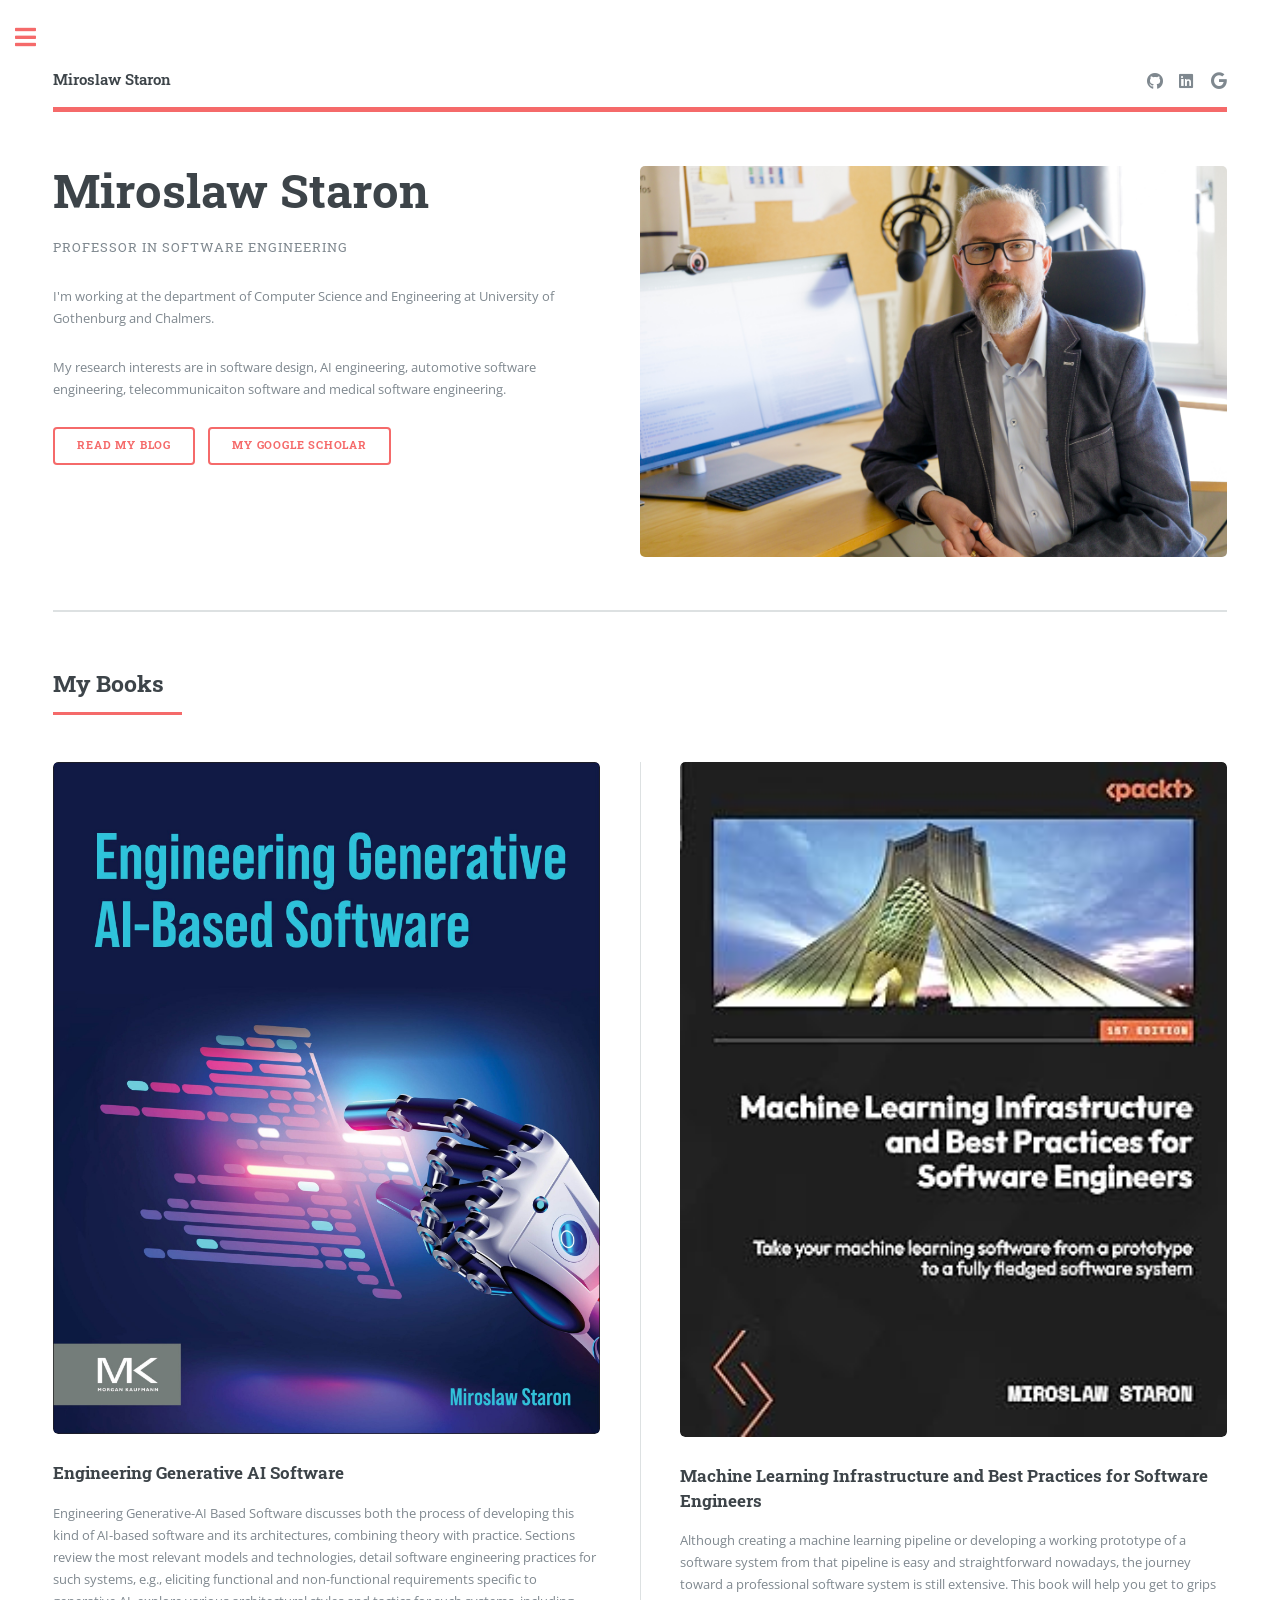
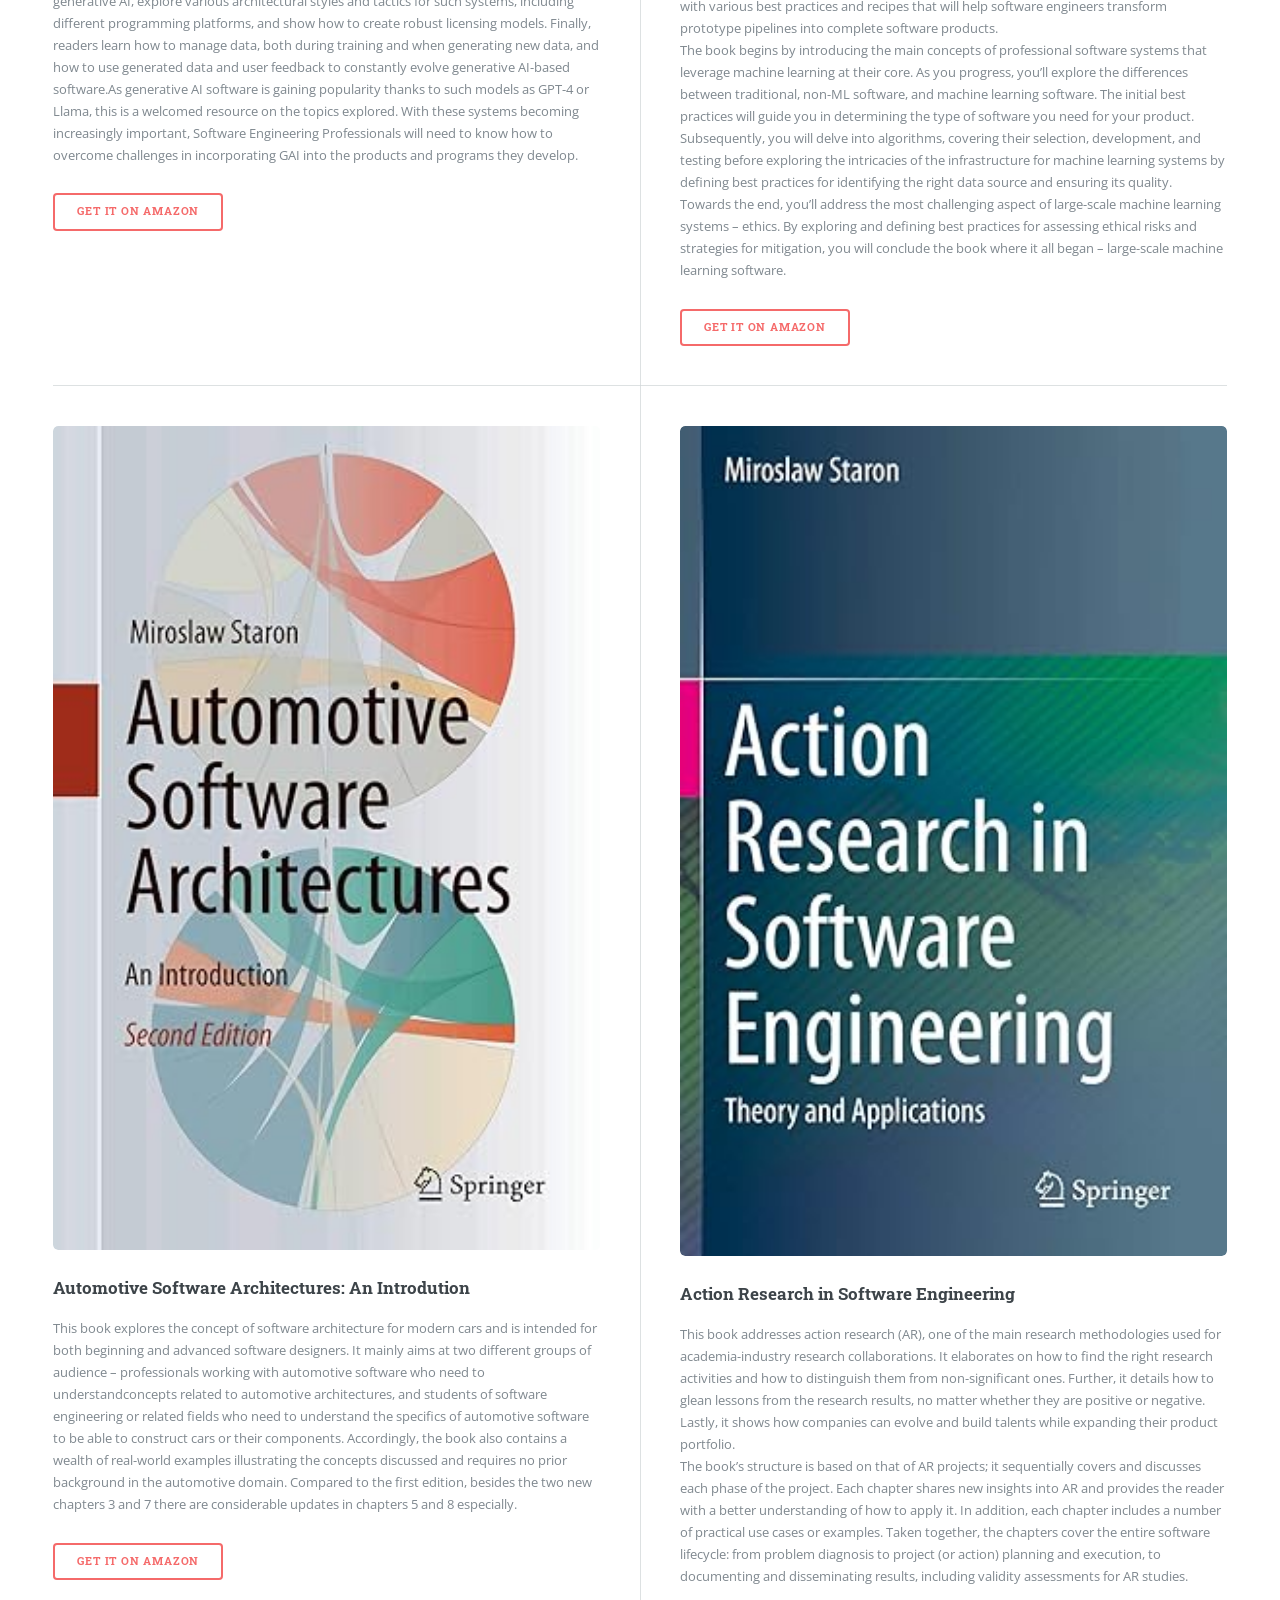
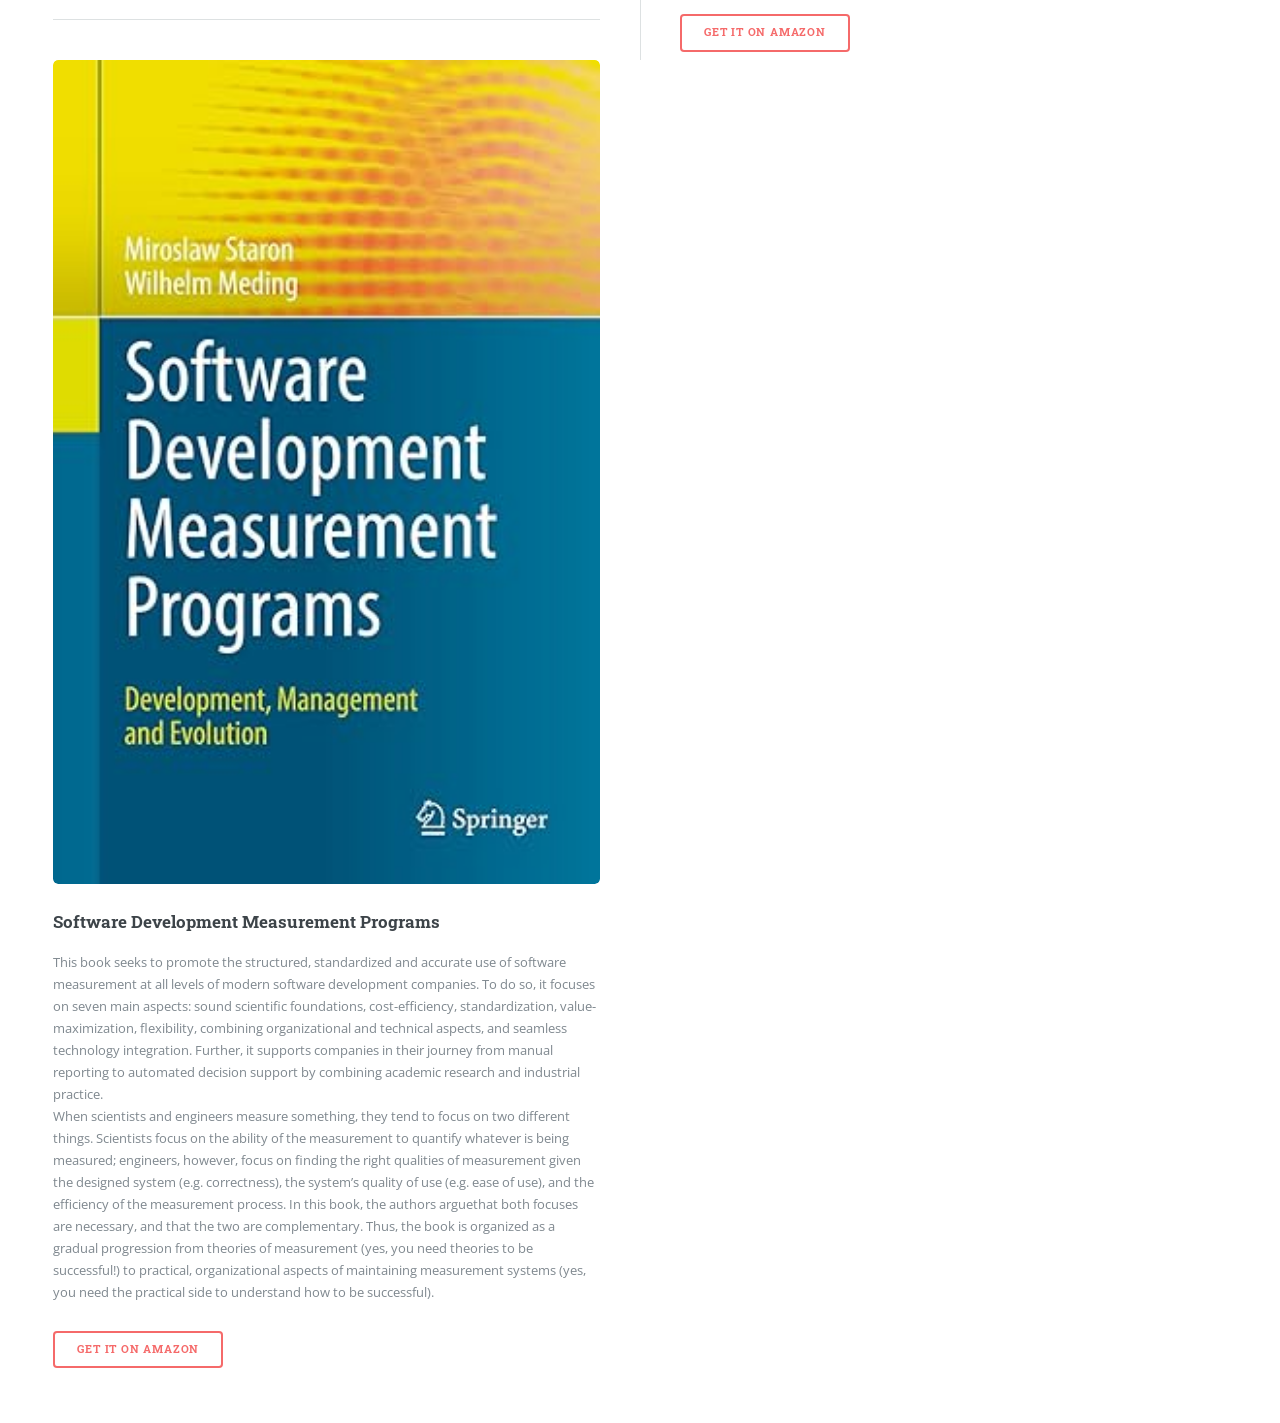
==== index.html @ bcb298e3 "added favicon" ====
<!DOCTYPE HTML>
<!--
	Editorial by HTML5 UP
	html5up.net | @ajlkn
	Free for personal and commercial use under the CCA 3.0 license (html5up.net/license)
-->
<html>
	<head>
		<title>Miroslaw Staron's Personal Website</title>
		<link rel="icon" type="image/jpeg" href="images/prof.jpg" />
		<meta charset="utf-8" />
		<meta name="viewport" content="width=device-width, initial-scale=1, user-scalable=no" />
		<link rel="stylesheet" href="assets/css/main.css" />
	</head>
	<body class="is-preload">

		<!-- Wrapper -->
			<div id="wrapper">

				<!-- Main -->
					<div id="main">
						<div class="inner">

							<!-- Header -->
								<header id="header">
									<a href="index.html" class="logo"><strong>Miroslaw Staron</strong></a>
									<ul class="icons">
										<li><a href="https://github.com/miroslawstaron" class="icon brands fa-github"><span class="label">GitHub</span></a></li>
										<li><a href="https://www.linkedin.com/in/miroslawstaron/" class="icon brands fa-linkedin"><span class="label">LinkedIn</span></a></li>
										<li><a href="https://scholar.google.com/citations?user=oMZ1ucgAAAAJ" class="icon brands fa-google"><span class="label">Google Scholar</span></a></li>
									</ul>
								</header>

							<!-- Banner -->
								<section id="banner">
									<div class="content">
										<header>
											<h1>Miroslaw Staron</h1>
											<p>Professor in Software Engineering</p>
										</header>
										<p>I'm working at the department of Computer Science and Engineering at University of Gothenburg and Chalmers. </p>
										<p>My research interests are in software design, AI engineering, automotive software engineering, telecommunicaiton software and medical software engineering.</p>
										<ul class="actions">
											<li><a href="https://metrics.blogg.gu.se" class="button big">Read my blog</a></li>
											<li><a href="https://scholar.google.com/citations?user=oMZ1ucgAAAAJ" class="button big">My Google Scholar</a></li>
										</ul>
									</div>
									<span class="image object">
										<img src="images/miroslaw.jpg" alt="Miroslaw's personal image. Sitting at the desk in his office." />
									</span>
								</section>

							<!-- Section 
								<section>
									<header class="major">
										<h2>My Books</h2>
									</header>
									<div class="features">
										<article>
											<span class="icon fa-gem"></span>
											<div class="content">
												<h3>Engineering Generative AI Software</h3>
												<p>...</p>
											</div>
										</article>
										<article>
											<span class="icon solid fa-paper-plane"></span>
											<div class="content">
												<h3>Machine Learning Best Practices</h3>
												<p>...</p>
											</div>
										</article>
										<article>
											<span class="icon solid fa-rocket"></span>
											<div class="content">
												<h3>Action Research in Software Engineering</h3>
												<p>...</p>
											</div>
										</article>
										<article>
											<span class="icon solid fa-signal"></span>
											<div class="content">
												<h3>Software Development Measurement Programs</h3>
												<p>...</p>
											</div>
										</article>
										<article>
											<span class="icon solid fa-rocket"></span>
											<div class="content">
												<h3>Automotive Software Engineering</h3>
												<p>...</p>
											</div>
										</article>
									</div>
								</section>
							-->
							<!-- Section -->
								<section>
									<header class="major">
										<h2>My Books</h2>
									</header>
									<div class="posts">
										<article>
											<a href="#" class="image"><img src="images/book_cover_engineering.jpg" alt="" /></a>
											<h3>Engineering Generative AI Software</h3>
											<p>Engineering Generative-AI Based Software discusses both the process of developing this kind of AI-based software and its architectures, combining theory with practice. Sections review the most relevant models and technologies, detail software engineering practices for such systems, e.g., eliciting functional and non-functional requirements specific to generative AI, explore various architectural styles and tactics for such systems, including different programming platforms, and show how to create robust licensing models. Finally, readers learn how to manage data, both during training and when generating new data, and how to use generated data and user feedback to constantly evolve generative AI-based software.As generative AI software is gaining popularity thanks to such models as GPT-4 or Llama, this is a welcomed resource on the topics explored. With these systems becoming increasingly important, Software Engineering Professionals will need to know how to overcome challenges in incorporating GAI into the products and programs they develop.</p>
											<ul class="actions">
												<li><a href="https://www.amazon.com/Engineering-Generative-AI-Based-Software-Miroslaw-ebook/dp/B0DQR3TB8J/ref=sr_1_5?crid=L3P5N4JZDYN7&dib=eyJ2IjoiMSJ9.VDIIvsH06JEQg8fdTJ1UZzUbW1aZXPq81RV-UygF8fjmY7O-oMitQuexFKSju-FASCOm5coQtwRdRTz8PfEP2VMrLQYjP5tz_Rvk9qoGXTspArKO7mEn9hogYZ52-uyTnouLW-44BTeMP5uV3JSC7A.LJptZnbR4k6g1tO0qEfknUU2sKeYSxkMGRE_-HhDnoI&dib_tag=se&keywords=miroslaw+staron&qid=1771353713&sprefix=miroslaw+staron%2Caps%2C304&sr=8-5" class="button">Get it on Amazon</a></li>
											</ul>
										</article>
										<article>
											<a href="#" class="image"><img src="images/machine_learning.jpg" alt="" /></a>
											<h3>Machine Learning Infrastructure and Best Practices for Software Engineers</h3>
											<p>Although creating a machine learning pipeline or developing a working prototype of a software system from that pipeline is easy and straightforward nowadays, the journey toward a professional software system is still extensive. This book will help you get to grips with various best practices and recipes that will help software engineers transform prototype pipelines into complete software products. <br />
												The book begins by introducing the main concepts of professional software systems that leverage machine learning at their core. As you progress, you’ll explore the differences between traditional, non-ML software, and machine learning software. The initial best practices will guide you in determining the type of software you need for your product. Subsequently, you will delve into algorithms, covering their selection, development, and testing before exploring the intricacies of the infrastructure for machine learning systems by defining best practices for identifying the right data source and ensuring its quality. <br />
												Towards the end, you’ll address the most challenging aspect of large-scale machine learning systems – ethics. By exploring and defining best practices for assessing ethical risks and strategies for mitigation, you will conclude the book where it all began – large-scale machine learning software.</p>
											<ul class="actions">
												<li><a href="https://www.amazon.com/Learning-Infrastructure-Practices-Software-Engineers-ebook/dp/B0CQG9K99S/ref=sr_1_4?crid=L3P5N4JZDYN7&dib=eyJ2IjoiMSJ9.VDIIvsH06JEQg8fdTJ1UZzUbW1aZXPq81RV-UygF8fjmY7O-oMitQuexFKSju-FASCOm5coQtwRdRTz8PfEP2VMrLQYjP5tz_Rvk9qoGXTspArKO7mEn9hogYZ52-uyTnouLW-44BTeMP5uV3JSC7A.LJptZnbR4k6g1tO0qEfknUU2sKeYSxkMGRE_-HhDnoI&dib_tag=se&keywords=miroslaw+staron&qid=1771353713&sprefix=miroslaw+staron%2Caps%2C304&sr=8-4" class="button">Get it on Amazon</a></li>
											</ul>
										</article>
										<article>
											<a href="#" class="image"><img src="images/automotive.jpg" alt="" /></a>
											<h3>Automotive Software Architectures: An Introdution</h3>
											<p>This book explores the concept of software architecture for modern cars and is intended for both beginning and advanced software designers. It mainly aims at two different groups of audience – professionals working with automotive software who need to understandconcepts related to automotive architectures, and students of software engineering or related fields who need to understand the specifics of automotive software to be able to construct cars or their components. Accordingly, the book also contains a wealth of real-world examples illustrating the concepts discussed and requires no prior background in the automotive domain. Compared to the first edition, besides the two new chapters 3 and 7 there are considerable updates in chapters 5 and 8 especially.</p>
											<ul class="actions">
												<li><a href="https://www.amazon.com/Automotive-Software-Architectures-Miroslaw-Staron-ebook/dp/B08Y7KBY6B/ref=sr_1_1?crid=L3P5N4JZDYN7&dib=eyJ2IjoiMSJ9.VDIIvsH06JEQg8fdTJ1UZzUbW1aZXPq81RV-UygF8fjmY7O-oMitQuexFKSju-FASCOm5coQtwRdRTz8PfEP2VMrLQYjP5tz_Rvk9qoGXTspArKO7mEn9hogYZ52-uyTnouLW-44BTeMP5uV3JSC7A.LJptZnbR4k6g1tO0qEfknUU2sKeYSxkMGRE_-HhDnoI&dib_tag=se&keywords=miroslaw+staron&qid=1771353713&sprefix=miroslaw+staron%2Caps%2C304&sr=8-1" class="button">Get it on Amazon</a></li>
											</ul>
										</article>
										<article>
											<a href="#" class="image"><img src="images/action_research.jpg" alt="" /></a>
											<h3>Action Research in Software Engineering</h3>
											<p>This book addresses action research (AR), one of the main research methodologies used for academia-industry research collaborations. It elaborates on how to find the right research activities and how to distinguish them from non-significant ones. Further, it details how to glean lessons from the research results, no matter whether they are positive or negative. Lastly, it shows how companies can evolve and build talents while expanding their product portfolio. <br />
												The book’s structure is based on that of AR projects; it sequentially covers and discusses each phase of the project. Each chapter shares new insights into AR and provides the reader with a better understanding of how to apply it. In addition, each chapter includes a number of practical use cases or examples. Taken together, the chapters cover the entire software lifecycle: from problem diagnosis to project (or action) planning and execution, to documenting and disseminating results, including validity assessments for AR studies.</p>
											<ul class="actions">
												<li><a href="https://www.amazon.com/Action-Research-Software-Engineering-Applications/dp/3030326128/ref=sr_1_2?crid=L3P5N4JZDYN7&dib=eyJ2IjoiMSJ9.VDIIvsH06JEQg8fdTJ1UZzUbW1aZXPq81RV-UygF8fjmY7O-oMitQuexFKSju-FASCOm5coQtwRdRTz8PfEP2VMrLQYjP5tz_Rvk9qoGXTspArKO7mEn9hogYZ52-uyTnouLW-44BTeMP5uV3JSC7A.LJptZnbR4k6g1tO0qEfknUU2sKeYSxkMGRE_-HhDnoI&dib_tag=se&keywords=miroslaw+staron&qid=1771353713&sprefix=miroslaw+staron%2Caps%2C304&sr=8-2" class="button">Get it on Amazon</a></li>
											</ul>
										</article>
										<article>
											<a href="#" class="image"><img src="images/software_development_measurement.jpg" alt="" /></a>
											<h3>Software Development Measurement Programs</h3>
											<p>This book seeks to promote the structured, standardized and accurate use of software measurement at all levels of modern software development companies. To do so, it focuses on seven main aspects:  sound scientific foundations, cost-efficiency, standardization, value-maximization, flexibility, combining organizational and technical aspects, and seamless technology integration. Further, it supports companies in their journey from manual reporting to automated decision support by combining academic research and industrial practice. <br />
												When scientists and engineers measure something, they tend to focus on two different things. Scientists focus on the ability of the measurement to quantify whatever is being measured; engineers, however, focus on finding the right qualities of measurement given the designed system (e.g. correctness), the system’s quality of use (e.g. ease of use), and the efficiency of the measurement process. In this book, the authors arguethat both focuses are necessary, and that the two are complementary. Thus, the book is organized as a gradual progression from theories of measurement (yes, you need theories to be successful!) to practical, organizational aspects of maintaining measurement systems (yes, you need the practical side to understand how to be successful).</p>
											<ul class="actions">
												<li><a href="https://www.amazon.com/Software-Development-Measurement-Programs-Management-ebook/dp/B07FLJXW7J/ref=sr_1_6?crid=L3P5N4JZDYN7&dib=eyJ2IjoiMSJ9.VDIIvsH06JEQg8fdTJ1UZzUbW1aZXPq81RV-UygF8fjmY7O-oMitQuexFKSju-FASCOm5coQtwRdRTz8PfEP2VMrLQYjP5tz_Rvk9qoGXTspArKO7mEn9hogYZ52-uyTnouLW-44BTeMP5uV3JSC7A.LJptZnbR4k6g1tO0qEfknUU2sKeYSxkMGRE_-HhDnoI&dib_tag=se&keywords=miroslaw+staron&qid=1771353713&sprefix=miroslaw+staron%2Caps%2C304&sr=8-6" class="button">Get it on Amazon</a></li>
											</ul>
										</article>
										<!--
										<article>
											<a href="#" class="image"><img src="images/pic06.jpg" alt="" /></a>
											<h3>Amet varius aliquam</h3>
											<p>Aenean ornare velit lacus, ac varius enim lorem ullamcorper dolore. Proin aliquam facilisis ante interdum. Sed nulla amet lorem feugiat tempus aliquam.</p>
											<ul class="actions">
												<li><a href="#" class="button">More</a></li>
											</ul>
										</article>
									-->
									</div>
								</section>

						</div>
					</div>

				<!-- Sidebar -->
					<div id="sidebar">
						<div class="inner">

							<!-- Search -->
								<section id="search" class="alt">
									<form method="post" action="#">
										<input type="text" name="query" id="query" placeholder="Search" />
									</form>
								</section>

							<!-- Menu -->
								<nav id="menu">
									<header class="major">
										<h2>Menu</h2>
									</header>
									<ul>
										<li><a href="index.html">Homepage</a></li>
										<li>
											<span class="opener">PhD Courses</span>
											<ul>
												<li><a href="generic.html">Action Research in Software Engineering</a></li>
												<li><a href="phd-course-measurement.html">Software Development Measurement Programs</a></li>
											</ul>
										</li>

										<li><a href="writing-advice.html">Writing Advice</a></li>
									</ul>
								</nav>

							<!-- Section -->
							 <!--
								<section>
										<h2>Ante interdum</h2>
									</header>
									<div class="mini-posts">
										<article>
											<a href="#" class="image"><img src="images/pic07.jpg" alt="" /></a>
											<p>Aenean ornare velit lacus, ac varius enim lorem ullamcorper dolore aliquam.</p>
										</article>
										<article>
											<a href="#" class="image"><img src="images/pic08.jpg" alt="" /></a>
											<p>Aenean ornare velit lacus, ac varius enim lorem ullamcorper dolore aliquam.</p>
										</article>
										<article>
											<a href="#" class="image"><img src="images/pic09.jpg" alt="" /></a>
											<p>Aenean ornare velit lacus, ac varius enim lorem ullamcorper dolore aliquam.</p>
										</article>
									</div>
									<ul class="actions">
										<li><a href="#" class="button">More</a></li>
									</ul>
								</section>
							-->
							<!-- Section -->
								<section>
									<header class="major">
										<h2>Get in touch</h2>
									</header>
									<p>Office address: </p>
									<p>Hörselgången 5</p>
									<p>412 96 Gothenburg, Sweden</p>
									<ul class="contact">
										<li class="icon solid fa-envelope"><a href="#">miroslaw_dot_staron_at_gu_dot_se</a></li>
										<li class="icon solid fa-phone">+46 31 772 1081</li>
									</ul>
									<ul class="actions">
										<li><a href="https://www.gu.se/en/about/find-staff/miroslawstaron" class="button">University of Gothenburg</a></li>
									</ul>
									<ul class="actions">
										<li><a href="https://www.chalmers.se/en/persons/miroslaw/" class="button">Chalmers</a></li>
									</ul>
								</section>

							<!-- Footer -->
								<footer id="footer">
									<p class="copyright">&copy; Miroslaw Staron. All rights reserved. Demo Images: <a href="https://unsplash.com">Unsplash</a>. Design: <a href="https://html5up.net">HTML5 UP</a>.</p>
								</footer>

						</div>
					</div>

			</div>

		<!-- Scripts -->
			<script src="assets/js/jquery.min.js"></script>
			<script src="assets/js/browser.min.js"></script>
			<script src="assets/js/breakpoints.min.js"></script>
			<script src="assets/js/util.js"></script>
			<script src="assets/js/main.js"></script>

	</body>
</html>
---- assets/css/main.css ----
@import url(fontawesome-all.min.css);
@import url("https://fonts.googleapis.com/css?family=Open+Sans:400,600,400italic,600italic|Roboto+Slab:400,700");
/*
	Editorial by HTML5 UP
	html5up.net | @ajlkn
	Free for personal and commercial use under the CCA 3.0 license (html5up.net/license)
*/
html, body, div, span, applet, object,
iframe, h1, h2, h3, h4, h5, h6, p, blockquote,
pre, a, abbr, acronym, address, big, cite,
code, del, dfn, em, img, ins, kbd, q, s, samp,
small, strike, strong, sub, sup, tt, var, b,
u, i, center, dl, dt, dd, ol, ul, li, fieldset,
form, label, legend, table, caption, tbody,
tfoot, thead, tr, th, td, article, aside,
canvas, details, embed, figure, figcaption,
footer, header, hgroup, menu, nav, output, ruby,
section, summary, time, mark, audio, video {
  margin: 0;
  padding: 0;
  border: 0;
  font-size: 100%;
  font: inherit;
  vertical-align: baseline; }

article, aside, details, figcaption, figure,
footer, header, hgroup, menu, nav, section {
  display: block; }

body {
  line-height: 1; }

ol, ul {
  list-style: none; }

blockquote, q {
  quotes: none; }
  blockquote:before, blockquote:after, q:before, q:after {
    content: '';
    content: none; }

table {
  border-collapse: collapse;
  border-spacing: 0; }

body {
  -webkit-text-size-adjust: none; }

mark {
  background-color: transparent;
  color: inherit; }

input::-moz-focus-inner {
  border: 0;
  padding: 0; }

input, select, textarea {
  -moz-appearance: none;
  -webkit-appearance: none;
  -ms-appearance: none;
  appearance: none; }

/* Basic */
@-ms-viewport {
  width: device-width; }

body {
  -ms-overflow-style: scrollbar; }

@media screen and (max-width: 480px) {
  html, body {
    min-width: 320px; } }

html {
  box-sizing: border-box; }

*, *:before, *:after {
  box-sizing: inherit; }

body {
  background: #ffffff; }
  body.is-preload *, body.is-preload *:before, body.is-preload *:after, body.is-resizing *, body.is-resizing *:before, body.is-resizing *:after {
    -moz-animation: none !important;
    -webkit-animation: none !important;
    -ms-animation: none !important;
    animation: none !important;
    -moz-transition: none !important;
    -webkit-transition: none !important;
    -ms-transition: none !important;
    transition: none !important; }

/* Type */
body, input, select, textarea {
  color: #7f888f;
  font-family: "Open Sans", sans-serif;
  font-size: 13pt;
  font-weight: 400;
  line-height: 1.65; }
  @media screen and (max-width: 1680px) {
    body, input, select, textarea {
      font-size: 11pt; } }
  @media screen and (max-width: 1280px) {
    body, input, select, textarea {
      font-size: 10pt; } }
  @media screen and (max-width: 360px) {
    body, input, select, textarea {
      font-size: 9pt; } }

a {
  -moz-transition: color 0.2s ease-in-out, border-bottom-color 0.2s ease-in-out;
  -webkit-transition: color 0.2s ease-in-out, border-bottom-color 0.2s ease-in-out;
  -ms-transition: color 0.2s ease-in-out, border-bottom-color 0.2s ease-in-out;
  transition: color 0.2s ease-in-out, border-bottom-color 0.2s ease-in-out;
  border-bottom: dotted 1px;
  color: #f56a6a;
  text-decoration: none; }
  a:hover {
    border-bottom-color: #f56a6a;
    color: #f56a6a !important; }
    a:hover strong {
      color: inherit; }

strong, b {
  color: #3d4449;
  font-weight: 600; }

em, i {
  font-style: italic; }

p {
  margin: 0 0 2em 0; }

h1, h2, h3, h4, h5, h6 {
  color: #3d4449;
  font-family: "Roboto Slab", serif;
  font-weight: 700;
  line-height: 1.5;
  margin: 0 0 1em 0; }
  h1 a, h2 a, h3 a, h4 a, h5 a, h6 a {
    color: inherit;
    text-decoration: none;
    border-bottom: 0; }

h1 {
  font-size: 4em;
  margin: 0 0 0.5em 0;
  line-height: 1.3; }

h2 {
  font-size: 1.75em; }

h3 {
  font-size: 1.25em; }

h4 {
  font-size: 1.1em; }

h5 {
  font-size: 0.9em; }

h6 {
  font-size: 0.7em; }

@media screen and (max-width: 1680px) {
  h1 {
    font-size: 3.5em; } }

@media screen and (max-width: 980px) {
  h1 {
    font-size: 3.25em; } }

@media screen and (max-width: 736px) {
  h1 {
    font-size: 2em;
    line-height: 1.4; }
  h2 {
    font-size: 1.5em; } }

sub {
  font-size: 0.8em;
  position: relative;
  top: 0.5em; }

sup {
  font-size: 0.8em;
  position: relative;
  top: -0.5em; }

blockquote {
  border-left: solid 3px rgba(210, 215, 217, 0.75);
  font-style: italic;
  margin: 0 0 2em 0;
  padding: 0.5em 0 0.5em 2em; }

code {
  background: rgba(230, 235, 237, 0.25);
  border-radius: 0.375em;
  border: solid 1px rgba(210, 215, 217, 0.75);
  font-family: "Courier New", monospace;
  font-size: 0.9em;
  margin: 0 0.25em;
  padding: 0.25em 0.65em; }

pre {
  -webkit-overflow-scrolling: touch;
  font-family: "Courier New", monospace;
  font-size: 0.9em;
  margin: 0 0 2em 0; }
  pre code {
    display: block;
    line-height: 1.75;
    padding: 1em 1.5em;
    overflow-x: auto; }

hr {
  border: 0;
  border-bottom: solid 1px rgba(210, 215, 217, 0.75);
  margin: 2em 0; }
  hr.major {
    margin: 3em 0; }

.align-left {
  text-align: left; }

.align-center {
  text-align: center; }

.align-right {
  text-align: right; }

/* Row */
.row {
  display: flex;
  flex-wrap: wrap;
  box-sizing: border-box;
  align-items: stretch; }
  .row > * {
    box-sizing: border-box; }
  .row.gtr-uniform > * > :last-child {
    margin-bottom: 0; }
  .row.aln-left {
    justify-content: flex-start; }
  .row.aln-center {
    justify-content: center; }
  .row.aln-right {
    justify-content: flex-end; }
  .row.aln-top {
    align-items: flex-start; }
  .row.aln-middle {
    align-items: center; }
  .row.aln-bottom {
    align-items: flex-end; }
  .row > .imp {
    order: -1; }
  .row > .col-1 {
    width: 8.33333%; }
  .row > .off-1 {
    margin-left: 8.33333%; }
  .row > .col-2 {
    width: 16.66667%; }
  .row > .off-2 {
    margin-left: 16.66667%; }
  .row > .col-3 {
    width: 25%; }
  .row > .off-3 {
    margin-left: 25%; }
  .row > .col-4 {
    width: 33.33333%; }
  .row > .off-4 {
    margin-left: 33.33333%; }
  .row > .col-5 {
    width: 41.66667%; }
  .row > .off-5 {
    margin-left: 41.66667%; }
  .row > .col-6 {
    width: 50%; }
  .row > .off-6 {
    margin-left: 50%; }
  .row > .col-7 {
    width: 58.33333%; }
  .row > .off-7 {
    margin-left: 58.33333%; }
  .row > .col-8 {
    width: 66.66667%; }
  .row > .off-8 {
    margin-left: 66.66667%; }
  .row > .col-9 {
    width: 75%; }
  .row > .off-9 {
    margin-left: 75%; }
  .row > .col-10 {
    width: 83.33333%; }
  .row > .off-10 {
    margin-left: 83.33333%; }
  .row > .col-11 {
    width: 91.66667%; }
  .row > .off-11 {
    margin-left: 91.66667%; }
  .row > .col-12 {
    width: 100%; }
  .row > .off-12 {
    margin-left: 100%; }
  .row.gtr-0 {
    margin-top: 0;
    margin-left: 0em; }
    .row.gtr-0 > * {
      padding: 0 0 0 0em; }
    .row.gtr-0.gtr-uniform {
      margin-top: 0em; }
      .row.gtr-0.gtr-uniform > * {
        padding-top: 0em; }
  .row.gtr-25 {
    margin-top: 0;
    margin-left: -0.375em; }
    .row.gtr-25 > * {
      padding: 0 0 0 0.375em; }
    .row.gtr-25.gtr-uniform {
      margin-top: -0.375em; }
      .row.gtr-25.gtr-uniform > * {
        padding-top: 0.375em; }
  .row.gtr-50 {
    margin-top: 0;
    margin-left: -0.75em; }
    .row.gtr-50 > * {
      padding: 0 0 0 0.75em; }
    .row.gtr-50.gtr-uniform {
      margin-top: -0.75em; }
      .row.gtr-50.gtr-uniform > * {
        padding-top: 0.75em; }
  .row {
    margin-top: 0;
    margin-left: -1.5em; }
    .row > * {
      padding: 0 0 0 1.5em; }
    .row.gtr-uniform {
      margin-top: -1.5em; }
      .row.gtr-uniform > * {
        padding-top: 1.5em; }
  .row.gtr-150 {
    margin-top: 0;
    margin-left: -2.25em; }
    .row.gtr-150 > * {
      padding: 0 0 0 2.25em; }
    .row.gtr-150.gtr-uniform {
      margin-top: -2.25em; }
      .row.gtr-150.gtr-uniform > * {
        padding-top: 2.25em; }
  .row.gtr-200 {
    margin-top: 0;
    margin-left: -3em; }
    .row.gtr-200 > * {
      padding: 0 0 0 3em; }
    .row.gtr-200.gtr-uniform {
      margin-top: -3em; }
      .row.gtr-200.gtr-uniform > * {
        padding-top: 3em; }
  @media screen and (max-width: 1680px) {
    .row {
      display: flex;
      flex-wrap: wrap;
      box-sizing: border-box;
      align-items: stretch; }
      .row > * {
        box-sizing: border-box; }
      .row.gtr-uniform > * > :last-child {
        margin-bottom: 0; }
      .row.aln-left {
        justify-content: flex-start; }
      .row.aln-center {
        justify-content: center; }
      .row.aln-right {
        justify-content: flex-end; }
      .row.aln-top {
        align-items: flex-start; }
      .row.aln-middle {
        align-items: center; }
      .row.aln-bottom {
        align-items: flex-end; }
      .row > .imp-xlarge {
        order: -1; }
      .row > .col-1-xlarge {
        width: 8.33333%; }
      .row > .off-1-xlarge {
        margin-left: 8.33333%; }
      .row > .col-2-xlarge {
        width: 16.66667%; }
      .row > .off-2-xlarge {
        margin-left: 16.66667%; }
      .row > .col-3-xlarge {
        width: 25%; }
      .row > .off-3-xlarge {
        margin-left: 25%; }
      .row > .col-4-xlarge {
        width: 33.33333%; }
      .row > .off-4-xlarge {
        margin-left: 33.33333%; }
      .row > .col-5-xlarge {
        width: 41.66667%; }
      .row > .off-5-xlarge {
        margin-left: 41.66667%; }
      .row > .col-6-xlarge {
        width: 50%; }
      .row > .off-6-xlarge {
        margin-left: 50%; }
      .row > .col-7-xlarge {
        width: 58.33333%; }
      .row > .off-7-xlarge {
        margin-left: 58.33333%; }
      .row > .col-8-xlarge {
        width: 66.66667%; }
      .row > .off-8-xlarge {
        margin-left: 66.66667%; }
      .row > .col-9-xlarge {
        width: 75%; }
      .row > .off-9-xlarge {
        margin-left: 75%; }
      .row > .col-10-xlarge {
        width: 83.33333%; }
      .row > .off-10-xlarge {
        margin-left: 83.33333%; }
      .row > .col-11-xlarge {
        width: 91.66667%; }
      .row > .off-11-xlarge {
        margin-left: 91.66667%; }
      .row > .col-12-xlarge {
        width: 100%; }
      .row > .off-12-xlarge {
        margin-left: 100%; }
      .row.gtr-0 {
        margin-top: 0;
        margin-left: 0em; }
        .row.gtr-0 > * {
          padding: 0 0 0 0em; }
        .row.gtr-0.gtr-uniform {
          margin-top: 0em; }
          .row.gtr-0.gtr-uniform > * {
            padding-top: 0em; }
      .row.gtr-25 {
        margin-top: 0;
        margin-left: -0.375em; }
        .row.gtr-25 > * {
          padding: 0 0 0 0.375em; }
        .row.gtr-25.gtr-uniform {
          margin-top: -0.375em; }
          .row.gtr-25.gtr-uniform > * {
            padding-top: 0.375em; }
      .row.gtr-50 {
        margin-top: 0;
        margin-left: -0.75em; }
        .row.gtr-50 > * {
          padding: 0 0 0 0.75em; }
        .row.gtr-50.gtr-uniform {
          margin-top: -0.75em; }
          .row.gtr-50.gtr-uniform > * {
            padding-top: 0.75em; }
      .row {
        margin-top: 0;
        margin-left: -1.5em; }
        .row > * {
          padding: 0 0 0 1.5em; }
        .row.gtr-uniform {
          margin-top: -1.5em; }
          .row.gtr-uniform > * {
            padding-top: 1.5em; }
      .row.gtr-150 {
        margin-top: 0;
        margin-left: -2.25em; }
        .row.gtr-150 > * {
          padding: 0 0 0 2.25em; }
        .row.gtr-150.gtr-uniform {
          margin-top: -2.25em; }
          .row.gtr-150.gtr-uniform > * {
            padding-top: 2.25em; }
      .row.gtr-200 {
        margin-top: 0;
        margin-left: -3em; }
        .row.gtr-200 > * {
          padding: 0 0 0 3em; }
        .row.gtr-200.gtr-uniform {
          margin-top: -3em; }
          .row.gtr-200.gtr-uniform > * {
            padding-top: 3em; } }
  @media screen and (max-width: 1280px) {
    .row {
      display: flex;
      flex-wrap: wrap;
      box-sizing: border-box;
      align-items: stretch; }
      .row > * {
        box-sizing: border-box; }
      .row.gtr-uniform > * > :last-child {
        margin-bottom: 0; }
      .row.aln-left {
        justify-content: flex-start; }
      .row.aln-center {
        justify-content: center; }
      .row.aln-right {
        justify-content: flex-end; }
      .row.aln-top {
        align-items: flex-start; }
      .row.aln-middle {
        align-items: center; }
      .row.aln-bottom {
        align-items: flex-end; }
      .row > .imp-large {
        order: -1; }
      .row > .col-1-large {
        width: 8.33333%; }
      .row > .off-1-large {
        margin-left: 8.33333%; }
      .row > .col-2-large {
        width: 16.66667%; }
      .row > .off-2-large {
        margin-left: 16.66667%; }
      .row > .col-3-large {
        width: 25%; }
      .row > .off-3-large {
        margin-left: 25%; }
      .row > .col-4-large {
        width: 33.33333%; }
      .row > .off-4-large {
        margin-left: 33.33333%; }
      .row > .col-5-large {
        width: 41.66667%; }
      .row > .off-5-large {
        margin-left: 41.66667%; }
      .row > .col-6-large {
        width: 50%; }
      .row > .off-6-large {
        margin-left: 50%; }
      .row > .col-7-large {
        width: 58.33333%; }
      .row > .off-7-large {
        margin-left: 58.33333%; }
      .row > .col-8-large {
        width: 66.66667%; }
      .row > .off-8-large {
        margin-left: 66.66667%; }
      .row > .col-9-large {
        width: 75%; }
      .row > .off-9-large {
        margin-left: 75%; }
      .row > .col-10-large {
        width: 83.33333%; }
      .row > .off-10-large {
        margin-left: 83.33333%; }
      .row > .col-11-large {
        width: 91.66667%; }
      .row > .off-11-large {
        margin-left: 91.66667%; }
      .row > .col-12-large {
        width: 100%; }
      .row > .off-12-large {
        margin-left: 100%; }
      .row.gtr-0 {
        margin-top: 0;
        margin-left: 0em; }
        .row.gtr-0 > * {
          padding: 0 0 0 0em; }
        .row.gtr-0.gtr-uniform {
          margin-top: 0em; }
          .row.gtr-0.gtr-uniform > * {
            padding-top: 0em; }
      .row.gtr-25 {
        margin-top: 0;
        margin-left: -0.375em; }
        .row.gtr-25 > * {
          padding: 0 0 0 0.375em; }
        .row.gtr-25.gtr-uniform {
          margin-top: -0.375em; }
          .row.gtr-25.gtr-uniform > * {
            padding-top: 0.375em; }
      .row.gtr-50 {
        margin-top: 0;
        margin-left: -0.75em; }
        .row.gtr-50 > * {
          padding: 0 0 0 0.75em; }
        .row.gtr-50.gtr-uniform {
          margin-top: -0.75em; }
          .row.gtr-50.gtr-uniform > * {
            padding-top: 0.75em; }
      .row {
        margin-top: 0;
        margin-left: -1.5em; }
        .row > * {
          padding: 0 0 0 1.5em; }
        .row.gtr-uniform {
          margin-top: -1.5em; }
          .row.gtr-uniform > * {
            padding-top: 1.5em; }
      .row.gtr-150 {
        margin-top: 0;
        margin-left: -2.25em; }
        .row.gtr-150 > * {
          padding: 0 0 0 2.25em; }
        .row.gtr-150.gtr-uniform {
          margin-top: -2.25em; }
          .row.gtr-150.gtr-uniform > * {
            padding-top: 2.25em; }
      .row.gtr-200 {
        margin-top: 0;
        margin-left: -3em; }
        .row.gtr-200 > * {
          padding: 0 0 0 3em; }
        .row.gtr-200.gtr-uniform {
          margin-top: -3em; }
          .row.gtr-200.gtr-uniform > * {
            padding-top: 3em; } }
  @media screen and (max-width: 980px) {
    .row {
      display: flex;
      flex-wrap: wrap;
      box-sizing: border-box;
      align-items: stretch; }
      .row > * {
        box-sizing: border-box; }
      .row.gtr-uniform > * > :last-child {
        margin-bottom: 0; }
      .row.aln-left {
        justify-content: flex-start; }
      .row.aln-center {
        justify-content: center; }
      .row.aln-right {
        justify-content: flex-end; }
      .row.aln-top {
        align-items: flex-start; }
      .row.aln-middle {
        align-items: center; }
      .row.aln-bottom {
        align-items: flex-end; }
      .row > .imp-medium {
        order: -1; }
      .row > .col-1-medium {
        width: 8.33333%; }
      .row > .off-1-medium {
        margin-left: 8.33333%; }
      .row > .col-2-medium {
        width: 16.66667%; }
      .row > .off-2-medium {
        margin-left: 16.66667%; }
      .row > .col-3-medium {
        width: 25%; }
      .row > .off-3-medium {
        margin-left: 25%; }
      .row > .col-4-medium {
        width: 33.33333%; }
      .row > .off-4-medium {
        margin-left: 33.33333%; }
      .row > .col-5-medium {
        width: 41.66667%; }
      .row > .off-5-medium {
        margin-left: 41.66667%; }
      .row > .col-6-medium {
        width: 50%; }
      .row > .off-6-medium {
        margin-left: 50%; }
      .row > .col-7-medium {
        width: 58.33333%; }
      .row > .off-7-medium {
        margin-left: 58.33333%; }
      .row > .col-8-medium {
        width: 66.66667%; }
      .row > .off-8-medium {
        margin-left: 66.66667%; }
      .row > .col-9-medium {
        width: 75%; }
      .row > .off-9-medium {
        margin-left: 75%; }
      .row > .col-10-medium {
        width: 83.33333%; }
      .row > .off-10-medium {
        margin-left: 83.33333%; }
      .row > .col-11-medium {
        width: 91.66667%; }
      .row > .off-11-medium {
        margin-left: 91.66667%; }
      .row > .col-12-medium {
        width: 100%; }
      .row > .off-12-medium {
        margin-left: 100%; }
      .row.gtr-0 {
        margin-top: 0;
        margin-left: 0em; }
        .row.gtr-0 > * {
          padding: 0 0 0 0em; }
        .row.gtr-0.gtr-uniform {
          margin-top: 0em; }
          .row.gtr-0.gtr-uniform > * {
            padding-top: 0em; }
      .row.gtr-25 {
        margin-top: 0;
        margin-left: -0.375em; }
        .row.gtr-25 > * {
          padding: 0 0 0 0.375em; }
        .row.gtr-25.gtr-uniform {
          margin-top: -0.375em; }
          .row.gtr-25.gtr-uniform > * {
            padding-top: 0.375em; }
      .row.gtr-50 {
        margin-top: 0;
        margin-left: -0.75em; }
        .row.gtr-50 > * {
          padding: 0 0 0 0.75em; }
        .row.gtr-50.gtr-uniform {
          margin-top: -0.75em; }
          .row.gtr-50.gtr-uniform > * {
            padding-top: 0.75em; }
      .row {
        margin-top: 0;
        margin-left: -1.5em; }
        .row > * {
          padding: 0 0 0 1.5em; }
        .row.gtr-uniform {
          margin-top: -1.5em; }
          .row.gtr-uniform > * {
            padding-top: 1.5em; }
      .row.gtr-150 {
        margin-top: 0;
        margin-left: -2.25em; }
        .row.gtr-150 > * {
          padding: 0 0 0 2.25em; }
        .row.gtr-150.gtr-uniform {
          margin-top: -2.25em; }
          .row.gtr-150.gtr-uniform > * {
            padding-top: 2.25em; }
      .row.gtr-200 {
        margin-top: 0;
        margin-left: -3em; }
        .row.gtr-200 > * {
          padding: 0 0 0 3em; }
        .row.gtr-200.gtr-uniform {
          margin-top: -3em; }
          .row.gtr-200.gtr-uniform > * {
            padding-top: 3em; } }
  @media screen and (max-width: 736px) {
    .row {
      display: flex;
      flex-wrap: wrap;
      box-sizing: border-box;
      align-items: stretch; }
      .row > * {
        box-sizing: border-box; }
      .row.gtr-uniform > * > :last-child {
        margin-bottom: 0; }
      .row.aln-left {
        justify-content: flex-start; }
      .row.aln-center {
        justify-content: center; }
      .row.aln-right {
        justify-content: flex-end; }
      .row.aln-top {
        align-items: flex-start; }
      .row.aln-middle {
        align-items: center; }
      .row.aln-bottom {
        align-items: flex-end; }
      .row > .imp-small {
        order: -1; }
      .row > .col-1-small {
        width: 8.33333%; }
      .row > .off-1-small {
        margin-left: 8.33333%; }
      .row > .col-2-small {
        width: 16.66667%; }
      .row > .off-2-small {
        margin-left: 16.66667%; }
      .row > .col-3-small {
        width: 25%; }
      .row > .off-3-small {
        margin-left: 25%; }
      .row > .col-4-small {
        width: 33.33333%; }
      .row > .off-4-small {
        margin-left: 33.33333%; }
      .row > .col-5-small {
        width: 41.66667%; }
      .row > .off-5-small {
        margin-left: 41.66667%; }
      .row > .col-6-small {
        width: 50%; }
      .row > .off-6-small {
        margin-left: 50%; }
      .row > .col-7-small {
        width: 58.33333%; }
      .row > .off-7-small {
        margin-left: 58.33333%; }
      .row > .col-8-small {
        width: 66.66667%; }
      .row > .off-8-small {
        margin-left: 66.66667%; }
      .row > .col-9-small {
        width: 75%; }
      .row > .off-9-small {
        margin-left: 75%; }
      .row > .col-10-small {
        width: 83.33333%; }
      .row > .off-10-small {
        margin-left: 83.33333%; }
      .row > .col-11-small {
        width: 91.66667%; }
      .row > .off-11-small {
        margin-left: 91.66667%; }
      .row > .col-12-small {
        width: 100%; }
      .row > .off-12-small {
        margin-left: 100%; }
      .row.gtr-0 {
        margin-top: 0;
        margin-left: 0em; }
        .row.gtr-0 > * {
          padding: 0 0 0 0em; }
        .row.gtr-0.gtr-uniform {
          margin-top: 0em; }
          .row.gtr-0.gtr-uniform > * {
            padding-top: 0em; }
      .row.gtr-25 {
        margin-top: 0;
        margin-left: -0.375em; }
        .row.gtr-25 > * {
          padding: 0 0 0 0.375em; }
        .row.gtr-25.gtr-uniform {
          margin-top: -0.375em; }
          .row.gtr-25.gtr-uniform > * {
            padding-top: 0.375em; }
      .row.gtr-50 {
        margin-top: 0;
        margin-left: -0.75em; }
        .row.gtr-50 > * {
          padding: 0 0 0 0.75em; }
        .row.gtr-50.gtr-uniform {
          margin-top: -0.75em; }
          .row.gtr-50.gtr-uniform > * {
            padding-top: 0.75em; }
      .row {
        margin-top: 0;
        margin-left: -1.5em; }
        .row > * {
          padding: 0 0 0 1.5em; }
        .row.gtr-uniform {
          margin-top: -1.5em; }
          .row.gtr-uniform > * {
            padding-top: 1.5em; }
      .row.gtr-150 {
        margin-top: 0;
        margin-left: -2.25em; }
        .row.gtr-150 > * {
          padding: 0 0 0 2.25em; }
        .row.gtr-150.gtr-uniform {
          margin-top: -2.25em; }
          .row.gtr-150.gtr-uniform > * {
            padding-top: 2.25em; }
      .row.gtr-200 {
        margin-top: 0;
        margin-left: -3em; }
        .row.gtr-200 > * {
          padding: 0 0 0 3em; }
        .row.gtr-200.gtr-uniform {
          margin-top: -3em; }
          .row.gtr-200.gtr-uniform > * {
            padding-top: 3em; } }
  @media screen and (max-width: 480px) {
    .row {
      display: flex;
      flex-wrap: wrap;
      box-sizing: border-box;
      align-items: stretch; }
      .row > * {
        box-sizing: border-box; }
      .row.gtr-uniform > * > :last-child {
        margin-bottom: 0; }
      .row.aln-left {
        justify-content: flex-start; }
      .row.aln-center {
        justify-content: center; }
      .row.aln-right {
        justify-content: flex-end; }
      .row.aln-top {
        align-items: flex-start; }
      .row.aln-middle {
        align-items: center; }
      .row.aln-bottom {
        align-items: flex-end; }
      .row > .imp-xsmall {
        order: -1; }
      .row > .col-1-xsmall {
        width: 8.33333%; }
      .row > .off-1-xsmall {
        margin-left: 8.33333%; }
      .row > .col-2-xsmall {
        width: 16.66667%; }
      .row > .off-2-xsmall {
        margin-left: 16.66667%; }
      .row > .col-3-xsmall {
        width: 25%; }
      .row > .off-3-xsmall {
        margin-left: 25%; }
      .row > .col-4-xsmall {
        width: 33.33333%; }
      .row > .off-4-xsmall {
        margin-left: 33.33333%; }
      .row > .col-5-xsmall {
        width: 41.66667%; }
      .row > .off-5-xsmall {
        margin-left: 41.66667%; }
      .row > .col-6-xsmall {
        width: 50%; }
      .row > .off-6-xsmall {
        margin-left: 50%; }
      .row > .col-7-xsmall {
        width: 58.33333%; }
      .row > .off-7-xsmall {
        margin-left: 58.33333%; }
      .row > .col-8-xsmall {
        width: 66.66667%; }
      .row > .off-8-xsmall {
        margin-left: 66.66667%; }
      .row > .col-9-xsmall {
        width: 75%; }
      .row > .off-9-xsmall {
        margin-left: 75%; }
      .row > .col-10-xsmall {
        width: 83.33333%; }
      .row > .off-10-xsmall {
        margin-left: 83.33333%; }
      .row > .col-11-xsmall {
        width: 91.66667%; }
      .row > .off-11-xsmall {
        margin-left: 91.66667%; }
      .row > .col-12-xsmall {
        width: 100%; }
      .row > .off-12-xsmall {
        margin-left: 100%; }
      .row.gtr-0 {
        margin-top: 0;
        margin-left: 0em; }
        .row.gtr-0 > * {
          padding: 0 0 0 0em; }
        .row.gtr-0.gtr-uniform {
          margin-top: 0em; }
          .row.gtr-0.gtr-uniform > * {
            padding-top: 0em; }
      .row.gtr-25 {
        margin-top: 0;
        margin-left: -0.375em; }
        .row.gtr-25 > * {
          padding: 0 0 0 0.375em; }
        .row.gtr-25.gtr-uniform {
          margin-top: -0.375em; }
          .row.gtr-25.gtr-uniform > * {
            padding-top: 0.375em; }
      .row.gtr-50 {
        margin-top: 0;
        margin-left: -0.75em; }
        .row.gtr-50 > * {
          padding: 0 0 0 0.75em; }
        .row.gtr-50.gtr-uniform {
          margin-top: -0.75em; }
          .row.gtr-50.gtr-uniform > * {
            padding-top: 0.75em; }
      .row {
        margin-top: 0;
        margin-left: -1.5em; }
        .row > * {
          padding: 0 0 0 1.5em; }
        .row.gtr-uniform {
          margin-top: -1.5em; }
          .row.gtr-uniform > * {
            padding-top: 1.5em; }
      .row.gtr-150 {
        margin-top: 0;
        margin-left: -2.25em; }
        .row.gtr-150 > * {
          padding: 0 0 0 2.25em; }
        .row.gtr-150.gtr-uniform {
          margin-top: -2.25em; }
          .row.gtr-150.gtr-uniform > * {
            padding-top: 2.25em; }
      .row.gtr-200 {
        margin-top: 0;
        margin-left: -3em; }
        .row.gtr-200 > * {
          padding: 0 0 0 3em; }
        .row.gtr-200.gtr-uniform {
          margin-top: -3em; }
          .row.gtr-200.gtr-uniform > * {
            padding-top: 3em; } }

/* Section/Article */
section.special, article.special {
  text-align: center; }

header p {
  font-family: "Roboto Slab", serif;
  font-size: 1em;
  font-weight: 400;
  letter-spacing: 0.075em;
  margin-top: -0.5em;
  text-transform: uppercase; }

header.major > :last-child {
  border-bottom: solid 3px #f56a6a;
  display: inline-block;
  margin: 0 0 2em 0;
  padding: 0 0.75em 0.5em 0; }

header.main > :last-child {
  margin: 0 0 1em 0; }

/* Form */
form {
  margin: 0 0 2em 0; }

label {
  color: #3d4449;
  display: block;
  font-size: 0.9em;
  font-weight: 600;
  margin: 0 0 1em 0; }

input[type="text"],
input[type="password"],
input[type="email"],
input[type="tel"],
input[type="search"],
input[type="url"],
select,
textarea {
  -moz-appearance: none;
  -webkit-appearance: none;
  -ms-appearance: none;
  appearance: none;
  background: #ffffff;
  border-radius: 0.375em;
  border: none;
  border: solid 1px rgba(210, 215, 217, 0.75);
  color: inherit;
  display: block;
  outline: 0;
  padding: 0 1em;
  text-decoration: none;
  width: 100%; }
  input[type="text"]:invalid,
  input[type="password"]:invalid,
  input[type="email"]:invalid,
  input[type="tel"]:invalid,
  input[type="search"]:invalid,
  input[type="url"]:invalid,
  select:invalid,
  textarea:invalid {
    box-shadow: none; }
  input[type="text"]:focus,
  input[type="password"]:focus,
  input[type="email"]:focus,
  input[type="tel"]:focus,
  input[type="search"]:focus,
  input[type="url"]:focus,
  select:focus,
  textarea:focus {
    border-color: #f56a6a;
    box-shadow: 0 0 0 1px #f56a6a; }

select {
  background-image: url("data:image/svg+xml;charset=utf8,%3Csvg xmlns='http://www.w3.org/2000/svg' width='40' height='40' preserveAspectRatio='none' viewBox='0 0 40 40'%3E%3Cpath d='M9.4,12.3l10.4,10.4l10.4-10.4c0.2-0.2,0.5-0.4,0.9-0.4c0.3,0,0.6,0.1,0.9,0.4l3.3,3.3c0.2,0.2,0.4,0.5,0.4,0.9 c0,0.4-0.1,0.6-0.4,0.9L20.7,31.9c-0.2,0.2-0.5,0.4-0.9,0.4c-0.3,0-0.6-0.1-0.9-0.4L4.3,17.3c-0.2-0.2-0.4-0.5-0.4-0.9 c0-0.4,0.1-0.6,0.4-0.9l3.3-3.3c0.2-0.2,0.5-0.4,0.9-0.4S9.1,12.1,9.4,12.3z' fill='rgba(210, 215, 217, 0.75)' /%3E%3C/svg%3E");
  background-size: 1.25em;
  background-repeat: no-repeat;
  background-position: calc(100% - 1em) center;
  height: 2.75em;
  padding-right: 2.75em;
  text-overflow: ellipsis; }
  select option {
    color: #3d4449;
    background: #ffffff; }
  select:focus::-ms-value {
    background-color: transparent; }
  select::-ms-expand {
    display: none; }

input[type="text"],
input[type="password"],
input[type="email"],
input[type="tel"],
input[type="search"],
input[type="url"],
select {
  height: 2.75em; }

textarea {
  padding: 0.75em 1em; }

input[type="checkbox"],
input[type="radio"] {
  -moz-appearance: none;
  -webkit-appearance: none;
  -ms-appearance: none;
  appearance: none;
  display: block;
  float: left;
  margin-right: -2em;
  opacity: 0;
  width: 1em;
  z-index: -1; }
  input[type="checkbox"] + label,
  input[type="radio"] + label {
    text-decoration: none;
    color: #7f888f;
    cursor: pointer;
    display: inline-block;
    font-size: 1em;
    font-weight: 400;
    padding-left: 2.4em;
    padding-right: 0.75em;
    position: relative; }
    input[type="checkbox"] + label:before,
    input[type="radio"] + label:before {
      -moz-osx-font-smoothing: grayscale;
      -webkit-font-smoothing: antialiased;
      display: inline-block;
      font-style: normal;
      font-variant: normal;
      text-rendering: auto;
      line-height: 1;
      text-transform: none !important;
      font-family: 'Font Awesome 5 Free';
      font-weight: 900; }
    input[type="checkbox"] + label:before,
    input[type="radio"] + label:before {
      background: #ffffff;
      border-radius: 0.375em;
      border: solid 1px rgba(210, 215, 217, 0.75);
      content: '';
      display: inline-block;
      font-size: 0.8em;
      height: 2.0625em;
      left: 0;
      line-height: 2.0625em;
      position: absolute;
      text-align: center;
      top: 0;
      width: 2.0625em; }
  input[type="checkbox"]:checked + label:before,
  input[type="radio"]:checked + label:before {
    background: #3d4449;
    border-color: #3d4449;
    color: #ffffff;
    content: '\f00c'; }
  input[type="checkbox"]:focus + label:before,
  input[type="radio"]:focus + label:before {
    border-color: #f56a6a;
    box-shadow: 0 0 0 1px #f56a6a; }

input[type="checkbox"] + label:before {
  border-radius: 0.375em; }

input[type="radio"] + label:before {
  border-radius: 100%; }

::-webkit-input-placeholder {
  color: #9fa3a6 !important;
  opacity: 1.0; }

:-moz-placeholder {
  color: #9fa3a6 !important;
  opacity: 1.0; }

::-moz-placeholder {
  color: #9fa3a6 !important;
  opacity: 1.0; }

:-ms-input-placeholder {
  color: #9fa3a6 !important;
  opacity: 1.0; }

/* Box */
.box {
  border-radius: 0.375em;
  border: solid 1px rgba(210, 215, 217, 0.75);
  margin-bottom: 2em;
  padding: 1.5em; }
  .box > :last-child,
  .box > :last-child > :last-child,
  .box > :last-child > :last-child > :last-child {
    margin-bottom: 0; }
  .box.alt {
    border: 0;
    border-radius: 0;
    padding: 0; }

/* Icon */
.icon {
  text-decoration: none;
  border-bottom: none;
  position: relative; }
  .icon:before {
    -moz-osx-font-smoothing: grayscale;
    -webkit-font-smoothing: antialiased;
    display: inline-block;
    font-style: normal;
    font-variant: normal;
    text-rendering: auto;
    line-height: 1;
    text-transform: none !important;
    font-family: 'Font Awesome 5 Free';
    font-weight: 400; }
  .icon > .label {
    display: none; }
  .icon:before {
    line-height: inherit; }
  .icon.solid:before {
    font-weight: 900; }
  .icon.brands:before {
    font-family: 'Font Awesome 5 Brands'; }

/* Image */
.image {
  border-radius: 0.375em;
  border: 0;
  display: inline-block;
  position: relative; }
  .image img {
    border-radius: 0.375em;
    display: block; }
  .image.left, .image.right {
    max-width: 40%; }
    .image.left img, .image.right img {
      width: 100%; }
  .image.left {
    float: left;
    padding: 0 1.5em 1em 0;
    top: 0.25em; }
  .image.right {
    float: right;
    padding: 0 0 1em 1.5em;
    top: 0.25em; }
  .image.fit {
    display: block;
    margin: 0 0 2em 0;
    width: 100%; }
    .image.fit img {
      width: 100%; }
  .image.main {
    display: block;
    margin: 0 0 3em 0;
    width: 100%; }
    .image.main img {
      width: 100%; }

a.image {
  overflow: hidden; }
  a.image img {
    -moz-transition: -moz-transform 0.2s ease;
    -webkit-transition: -webkit-transform 0.2s ease;
    -ms-transition: -ms-transform 0.2s ease;
    transition: transform 0.2s ease; }
  a.image:hover img {
    -moz-transform: scale(1.075);
    -webkit-transform: scale(1.075);
    -ms-transform: scale(1.075);
    transform: scale(1.075); }

/* List */
ol {
  list-style: decimal;
  margin: 0 0 2em 0;
  padding-left: 1.25em; }
  ol li {
    padding-left: 0.25em; }

ul {
  list-style: disc;
  margin: 0 0 2em 0;
  padding-left: 1em; }
  ul li {
    padding-left: 0.5em; }
  ul.alt {
    list-style: none;
    padding-left: 0; }
    ul.alt li {
      border-top: solid 1px rgba(210, 215, 217, 0.75);
      padding: 0.5em 0; }
      ul.alt li:first-child {
        border-top: 0;
        padding-top: 0; }

dl {
  margin: 0 0 2em 0; }
  dl dt {
    display: block;
    font-weight: 600;
    margin: 0 0 1em 0; }
  dl dd {
    margin-left: 2em; }

/* Actions */
ul.actions {
  display: -moz-flex;
  display: -webkit-flex;
  display: -ms-flex;
  display: flex;
  cursor: default;
  list-style: none;
  margin-left: -1em;
  padding-left: 0; }
  ul.actions li {
    padding: 0 0 0 1em;
    vertical-align: middle; }
  ul.actions.special {
    -moz-justify-content: center;
    -webkit-justify-content: center;
    -ms-justify-content: center;
    justify-content: center;
    width: 100%;
    margin-left: 0; }
    ul.actions.special li:first-child {
      padding-left: 0; }
  ul.actions.stacked {
    -moz-flex-direction: column;
    -webkit-flex-direction: column;
    -ms-flex-direction: column;
    flex-direction: column;
    margin-left: 0; }
    ul.actions.stacked li {
      padding: 1.3em 0 0 0; }
      ul.actions.stacked li:first-child {
        padding-top: 0; }
  ul.actions.fit {
    width: calc(100% + 1em); }
    ul.actions.fit li {
      -moz-flex-grow: 1;
      -webkit-flex-grow: 1;
      -ms-flex-grow: 1;
      flex-grow: 1;
      -moz-flex-shrink: 1;
      -webkit-flex-shrink: 1;
      -ms-flex-shrink: 1;
      flex-shrink: 1;
      width: 100%; }
      ul.actions.fit li > * {
        width: 100%; }
    ul.actions.fit.stacked {
      width: 100%; }

/* Icons */
ul.icons {
  cursor: default;
  list-style: none;
  padding-left: 0; }
  ul.icons li {
    display: inline-block;
    padding: 0 1em 0 0; }
    ul.icons li:last-child {
      padding-right: 0; }
    ul.icons li .icon {
      color: inherit; }
      ul.icons li .icon:before {
        font-size: 1.25em; }

/* Contact */
ul.contact {
  list-style: none;
  padding: 0; }
  ul.contact li {
    text-decoration: none;
    border-top: solid 1px rgba(210, 215, 217, 0.75);
    margin: 1.5em 0 0 0;
    padding: 1.5em 0 0 3em;
    position: relative; }
    ul.contact li:before {
      -moz-osx-font-smoothing: grayscale;
      -webkit-font-smoothing: antialiased;
      display: inline-block;
      font-style: normal;
      font-variant: normal;
      text-rendering: auto;
      line-height: 1;
      text-transform: none !important;
      font-family: 'Font Awesome 5 Free';
      font-weight: 400; }
    ul.contact li:before {
      color: #f56a6a;
      display: inline-block;
      font-size: 1.5em;
      height: 1.125em;
      left: 0;
      line-height: 1.125em;
      position: absolute;
      text-align: center;
      top: 1em;
      width: 1.5em; }
    ul.contact li:first-child {
      border-top: 0;
      margin-top: 0;
      padding-top: 0; }
      ul.contact li:first-child:before {
        top: 0; }
    ul.contact li a {
      color: inherit; }

/* Pagination */
ul.pagination {
  cursor: default;
  list-style: none;
  padding-left: 0; }
  ul.pagination li {
    display: inline-block;
    padding-left: 0;
    vertical-align: middle; }
    ul.pagination li > .page {
      -moz-transition: background-color 0.2s ease-in-out, color 0.2s ease-in-out;
      -webkit-transition: background-color 0.2s ease-in-out, color 0.2s ease-in-out;
      -ms-transition: background-color 0.2s ease-in-out, color 0.2s ease-in-out;
      transition: background-color 0.2s ease-in-out, color 0.2s ease-in-out;
      border-bottom: 0;
      border-radius: 0.375em;
      display: inline-block;
      font-size: 0.8em;
      font-weight: 600;
      height: 2em;
      line-height: 2em;
      margin: 0 0.125em;
      min-width: 2em;
      padding: 0 0.5em;
      text-align: center; }
      ul.pagination li > .page.active {
        background-color: #f56a6a;
        color: #ffffff !important; }
        ul.pagination li > .page.active:hover {
          background-color: #f67878; }
        ul.pagination li > .page.active:active {
          background-color: #f45c5c; }
    ul.pagination li:first-child {
      padding-right: 0.75em; }
    ul.pagination li:last-child {
      padding-left: 0.75em; }
  @media screen and (max-width: 480px) {
    ul.pagination li:nth-child(n+2):nth-last-child(n+2) {
      display: none; }
    ul.pagination li:first-child {
      padding-right: 0; } }

/* Table */
.table-wrapper {
  -webkit-overflow-scrolling: touch;
  overflow-x: auto; }

table {
  margin: 0 0 2em 0;
  width: 100%; }
  table tbody tr {
    border: solid 1px rgba(210, 215, 217, 0.75);
    border-left: 0;
    border-right: 0; }
    table tbody tr:nth-child(2n + 1) {
      background-color: rgba(230, 235, 237, 0.25); }
  table td {
    padding: 0.75em 0.75em; }
  table th {
    color: #3d4449;
    font-size: 0.9em;
    font-weight: 600;
    padding: 0 0.75em 0.75em 0.75em;
    text-align: left; }
  table thead {
    border-bottom: solid 2px rgba(210, 215, 217, 0.75); }
  table tfoot {
    border-top: solid 2px rgba(210, 215, 217, 0.75); }
  table.alt {
    border-collapse: separate; }
    table.alt tbody tr td {
      border: solid 1px rgba(210, 215, 217, 0.75);
      border-left-width: 0;
      border-top-width: 0; }
      table.alt tbody tr td:first-child {
        border-left-width: 1px; }
    table.alt tbody tr:first-child td {
      border-top-width: 1px; }
    table.alt thead {
      border-bottom: 0; }
    table.alt tfoot {
      border-top: 0; }

/* Button */
input[type="submit"],
input[type="reset"],
input[type="button"],
button,
.button {
  -moz-appearance: none;
  -webkit-appearance: none;
  -ms-appearance: none;
  appearance: none;
  -moz-transition: background-color 0.2s ease-in-out, color 0.2s ease-in-out;
  -webkit-transition: background-color 0.2s ease-in-out, color 0.2s ease-in-out;
  -ms-transition: background-color 0.2s ease-in-out, color 0.2s ease-in-out;
  transition: background-color 0.2s ease-in-out, color 0.2s ease-in-out;
  background-color: transparent;
  border-radius: 0.375em;
  border: 0;
  box-shadow: inset 0 0 0 2px #f56a6a;
  color: #f56a6a !important;
  cursor: pointer;
  display: inline-block;
  font-family: "Roboto Slab", serif;
  font-size: 0.8em;
  font-weight: 700;
  height: 3.5em;
  letter-spacing: 0.075em;
  line-height: 3.5em;
  padding: 0 2.25em;
  text-align: center;
  text-decoration: none;
  text-transform: uppercase;
  white-space: nowrap; }
  input[type="submit"]:hover,
  input[type="reset"]:hover,
  input[type="button"]:hover,
  button:hover,
  .button:hover {
    background-color: rgba(245, 106, 106, 0.05); }
  input[type="submit"]:active,
  input[type="reset"]:active,
  input[type="button"]:active,
  button:active,
  .button:active {
    background-color: rgba(245, 106, 106, 0.15); }
  input[type="submit"].icon:before,
  input[type="reset"].icon:before,
  input[type="button"].icon:before,
  button.icon:before,
  .button.icon:before {
    margin-right: 0.5em; }
  input[type="submit"].fit,
  input[type="reset"].fit,
  input[type="button"].fit,
  button.fit,
  .button.fit {
    width: 100%; }
  input[type="submit"].small,
  input[type="reset"].small,
  input[type="button"].small,
  button.small,
  .button.small {
    font-size: 0.6em; }
  input[type="submit"].large,
  input[type="reset"].large,
  input[type="button"].large,
  button.large,
  .button.large {
    font-size: 1em;
    height: 3.65em;
    line-height: 3.65em; }
  input[type="submit"].primary,
  input[type="reset"].primary,
  input[type="button"].primary,
  button.primary,
  .button.primary {
    background-color: #f56a6a;
    box-shadow: none;
    color: #ffffff !important; }
    input[type="submit"].primary:hover,
    input[type="reset"].primary:hover,
    input[type="button"].primary:hover,
    button.primary:hover,
    .button.primary:hover {
      background-color: #f67878; }
    input[type="submit"].primary:active,
    input[type="reset"].primary:active,
    input[type="button"].primary:active,
    button.primary:active,
    .button.primary:active {
      background-color: #f45c5c; }
  input[type="submit"].disabled, input[type="submit"]:disabled,
  input[type="reset"].disabled,
  input[type="reset"]:disabled,
  input[type="button"].disabled,
  input[type="button"]:disabled,
  button.disabled,
  button:disabled,
  .button.disabled,
  .button:disabled {
    pointer-events: none;
    opacity: 0.25; }

/* Mini Posts */
.mini-posts article {
  border-top: solid 1px rgba(210, 215, 217, 0.75);
  margin-top: 2em;
  padding-top: 2em; }
  .mini-posts article .image {
    display: block;
    margin: 0 0 1.5em 0; }
    .mini-posts article .image img {
      display: block;
      width: 100%; }
  .mini-posts article:first-child {
    border-top: 0;
    margin-top: 0;
    padding-top: 0; }

/* Features */
.features {
  display: -moz-flex;
  display: -webkit-flex;
  display: -ms-flex;
  display: flex;
  -moz-flex-wrap: wrap;
  -webkit-flex-wrap: wrap;
  -ms-flex-wrap: wrap;
  flex-wrap: wrap;
  margin: 0 0 2em -3em;
  width: calc(100% + 3em); }
  .features article {
    -moz-align-items: center;
    -webkit-align-items: center;
    -ms-align-items: center;
    align-items: center;
    display: -moz-flex;
    display: -webkit-flex;
    display: -ms-flex;
    display: flex;
    margin: 0 0 3em 3em;
    position: relative;
    width: calc(50% - 3em); }
    .features article:nth-child(2n - 1) {
      margin-right: 1.5em; }
    .features article:nth-child(2n) {
      margin-left: 1.5em; }
    .features article:nth-last-child(1), .features article:nth-last-child(2) {
      margin-bottom: 0; }
    .features article .icon {
      -moz-flex-grow: 0;
      -webkit-flex-grow: 0;
      -ms-flex-grow: 0;
      flex-grow: 0;
      -moz-flex-shrink: 0;
      -webkit-flex-shrink: 0;
      -ms-flex-shrink: 0;
      flex-shrink: 0;
      display: block;
      height: 10em;
      line-height: 10em;
      margin: 0 2em 0 0;
      text-align: center;
      width: 10em; }
      .features article .icon:before {
        color: #f56a6a;
        font-size: 2.75rem;
        position: relative;
        top: 0.05em; }
      .features article .icon:after {
        -moz-transform: rotate(45deg);
        -webkit-transform: rotate(45deg);
        -ms-transform: rotate(45deg);
        transform: rotate(45deg);
        border-radius: 0.25rem;
        border: solid 2px rgba(210, 215, 217, 0.75);
        content: '';
        display: block;
        height: 7em;
        left: 50%;
        margin: -3.5em 0 0 -3.5em;
        position: absolute;
        top: 50%;
        width: 7em; }
    .features article .content {
      -moz-flex-grow: 1;
      -webkit-flex-grow: 1;
      -ms-flex-grow: 1;
      flex-grow: 1;
      -moz-flex-shrink: 1;
      -webkit-flex-shrink: 1;
      -ms-flex-shrink: 1;
      flex-shrink: 1;
      width: 100%; }
      .features article .content > :last-child {
        margin-bottom: 0; }
  @media screen and (max-width: 980px) {
    .features {
      margin: 0 0 2em 0;
      width: 100%; }
      .features article {
        margin: 0 0 3em 0;
        width: 100%; }
        .features article:nth-child(2n - 1) {
          margin-right: 0; }
        .features article:nth-child(2n) {
          margin-left: 0; }
        .features article:nth-last-child(1), .features article:nth-last-child(2) {
          margin-bottom: 3em; }
        .features article:last-child {
          margin-bottom: 0; }
        .features article .icon {
          height: 8em;
          line-height: 8em;
          width: 8em; }
          .features article .icon:before {
            font-size: 2.25rem; }
          .features article .icon:after {
            height: 6em;
            margin: -3em 0 0 -3em;
            width: 6em; } }
  @media screen and (max-width: 480px) {
    .features article {
      -moz-flex-direction: column;
      -webkit-flex-direction: column;
      -ms-flex-direction: column;
      flex-direction: column;
      -moz-align-items: -moz-flex-start;
      -webkit-align-items: -webkit-flex-start;
      -ms-align-items: -ms-flex-start;
      align-items: flex-start; }
      .features article .icon {
        height: 6em;
        line-height: 6em;
        margin: 0 0 1.5em 0;
        width: 6em; }
        .features article .icon:before {
          font-size: 1.5rem; }
        .features article .icon:after {
          height: 4em;
          margin: -2em 0 0 -2em;
          width: 4em; } }
  @media screen and (max-width: 480px) {
    .features article .icon:before {
      font-size: 1.25rem; } }

/* Posts */
.posts {
  display: -moz-flex;
  display: -webkit-flex;
  display: -ms-flex;
  display: flex;
  -moz-flex-wrap: wrap;
  -webkit-flex-wrap: wrap;
  -ms-flex-wrap: wrap;
  flex-wrap: wrap;
  margin: 0 0 2em -6em;
  width: calc(100% + 6em); }
  .posts article {
    -moz-flex-grow: 0;
    -webkit-flex-grow: 0;
    -ms-flex-grow: 0;
    flex-grow: 0;
    -moz-flex-shrink: 1;
    -webkit-flex-shrink: 1;
    -ms-flex-shrink: 1;
    flex-shrink: 1;
    margin: 0 0 6em 6em;
    position: relative;
    width: calc(33.33333% - 6em); }
    .posts article:before {
      background: rgba(210, 215, 217, 0.75);
      content: '';
      display: block;
      height: calc(100% + 6em);
      left: -3em;
      position: absolute;
      top: 0;
      width: 1px; }
    .posts article:after {
      background: rgba(210, 215, 217, 0.75);
      bottom: -3em;
      content: '';
      display: block;
      height: 1px;
      position: absolute;
      right: 0;
      width: calc(100% + 6em); }
    .posts article > :last-child {
      margin-bottom: 0; }
    .posts article .image {
      display: block;
      margin: 0 0 2em 0; }
      .posts article .image img {
        display: block;
        width: 100%; }
  @media screen and (min-width: 1681px) {
    .posts article:nth-child(3n + 1):before {
      display: none; }
    .posts article:nth-child(3n + 1):after {
      width: 100%; }
    .posts article:nth-last-child(1), .posts article:nth-last-child(2), .posts article:nth-last-child(3) {
      margin-bottom: 0; }
      .posts article:nth-last-child(1):before, .posts article:nth-last-child(2):before, .posts article:nth-last-child(3):before {
        height: 100%; }
      .posts article:nth-last-child(1):after, .posts article:nth-last-child(2):after, .posts article:nth-last-child(3):after {
        display: none; } }
  @media screen and (max-width: 1680px) {
    .posts article {
      width: calc(50% - 6em); }
      .posts article:nth-last-child(3) {
        margin-bottom: 6em; } }
  @media screen and (min-width: 481px) and (max-width: 1680px) {
    .posts article:nth-child(2n + 1):before {
      display: none; }
    .posts article:nth-child(2n + 1):after {
      width: 100%; }
    .posts article:nth-last-child(1), .posts article:nth-last-child(2) {
      margin-bottom: 0; }
      .posts article:nth-last-child(1):before, .posts article:nth-last-child(2):before {
        height: 100%; }
      .posts article:nth-last-child(1):after, .posts article:nth-last-child(2):after {
        display: none; } }
  @media screen and (max-width: 736px) {
    .posts {
      margin: 0 0 2em -4.5em;
      width: calc(100% + 4.5em); }
      .posts article {
        margin: 0 0 4.5em 4.5em;
        width: calc(50% - 4.5em); }
        .posts article:before {
          height: calc(100% + 4.5em);
          left: -2.25em; }
        .posts article:after {
          bottom: -2.25em;
          width: calc(100% + 4.5em); }
        .posts article:nth-last-child(3) {
          margin-bottom: 4.5em; } }
  @media screen and (max-width: 480px) {
    .posts {
      margin: 0 0 2em 0;
      width: 100%; }
      .posts article {
        margin: 0 0 4.5em 0;
        width: 100%; }
        .posts article:before {
          display: none; }
        .posts article:after {
          width: 100%; }
        .posts article:last-child {
          margin-bottom: 0; }
          .posts article:last-child:after {
            display: none; } }

/* Wrapper */
#wrapper {
  display: -moz-flex;
  display: -webkit-flex;
  display: -ms-flex;
  display: flex;
  -moz-flex-direction: row-reverse;
  -webkit-flex-direction: row-reverse;
  -ms-flex-direction: row-reverse;
  flex-direction: row-reverse;
  min-height: 100vh; }

/* Main */
#main {
  -moz-flex-grow: 1;
  -webkit-flex-grow: 1;
  -ms-flex-grow: 1;
  flex-grow: 1;
  -moz-flex-shrink: 1;
  -webkit-flex-shrink: 1;
  -ms-flex-shrink: 1;
  flex-shrink: 1;
  width: 100%; }
  #main > .inner {
    padding: 0 6em 0.1em 6em ;
    margin: 0 auto;
    max-width: 110em; }
    #main > .inner > section {
      padding: 6em 0 4em 0 ;
      border-top: solid 2px rgba(210, 215, 217, 0.75); }
      #main > .inner > section:first-of-type {
        border-top: 0 !important; }
  @media screen and (max-width: 1680px) {
    #main > .inner {
      padding: 0 5em 0.1em 5em ; }
      #main > .inner > section {
        padding: 5em 0 3em 0 ; } }
  @media screen and (max-width: 1280px) {
    #main > .inner {
      padding: 0 4em 0.1em 4em ; }
      #main > .inner > section {
        padding: 4em 0 2em 0 ; } }
  @media screen and (max-width: 736px) {
    #main > .inner {
      padding: 0 2em 0.1em 2em ; }
      #main > .inner > section {
        padding: 3em 0 1em 0 ; } }

/* Sidebar */
#search form {
  text-decoration: none;
  position: relative; }
  #search form:before {
    -moz-osx-font-smoothing: grayscale;
    -webkit-font-smoothing: antialiased;
    display: inline-block;
    font-style: normal;
    font-variant: normal;
    text-rendering: auto;
    line-height: 1;
    text-transform: none !important;
    font-family: 'Font Awesome 5 Free';
    font-weight: 900; }
  #search form:before {
    -moz-transform: scaleX(-1);
    -webkit-transform: scaleX(-1);
    -ms-transform: scaleX(-1);
    transform: scaleX(-1);
    color: #7f888f;
    content: '\f002';
    cursor: default;
    display: block;
    font-size: 1.5em;
    height: 2em;
    line-height: 2em;
    opacity: 0.325;
    position: absolute;
    right: 0;
    text-align: center;
    top: 0;
    width: 2em; }
  #search form input[type="text"] {
    padding-right: 2.75em; }

#sidebar {
  -moz-flex-grow: 0;
  -webkit-flex-grow: 0;
  -ms-flex-grow: 0;
  flex-grow: 0;
  -moz-flex-shrink: 0;
  -webkit-flex-shrink: 0;
  -ms-flex-shrink: 0;
  flex-shrink: 0;
  -moz-transition: margin-left 0.5s ease, box-shadow 0.5s ease;
  -webkit-transition: margin-left 0.5s ease, box-shadow 0.5s ease;
  -ms-transition: margin-left 0.5s ease, box-shadow 0.5s ease;
  transition: margin-left 0.5s ease, box-shadow 0.5s ease;
  background-color: #f5f6f7;
  font-size: 0.9em;
  position: relative;
  width: 26em; }
  #sidebar h2 {
    font-size: 1.38889em; }
  #sidebar > .inner {
    padding: 2.22222em 2.22222em 2.44444em 2.22222em ;
    position: relative;
    width: 26em; }
    #sidebar > .inner > * {
      border-bottom: solid 2px rgba(210, 215, 217, 0.75);
      margin: 0 0 3.5em 0;
      padding: 0 0 3.5em 0; }
      #sidebar > .inner > * > :last-child {
        margin-bottom: 0; }
      #sidebar > .inner > *:last-child {
        border-bottom: 0;
        margin-bottom: 0;
        padding-bottom: 0; }
    #sidebar > .inner > .alt {
      background-color: #eff1f2;
      border-bottom: 0;
      margin: -2.22222em 0 4.44444em -2.22222em;
      padding: 2.22222em;
      width: calc(100% + 4.44444em); }
  #sidebar .toggle {
    text-decoration: none;
    -moz-transition: left 0.5s ease;
    -webkit-transition: left 0.5s ease;
    -ms-transition: left 0.5s ease;
    transition: left 0.5s ease;
    -webkit-tap-highlight-color: rgba(255, 255, 255, 0);
    border: 0;
    display: block;
    height: 7.5em;
    left: 26em;
    line-height: 7.5em;
    outline: 0;
    overflow: hidden;
    position: absolute;
    text-align: center;
    text-indent: -15em;
    white-space: nowrap;
    top: 0;
    width: 6em;
    z-index: 10000; }
    #sidebar .toggle:before {
      -moz-osx-font-smoothing: grayscale;
      -webkit-font-smoothing: antialiased;
      display: inline-block;
      font-style: normal;
      font-variant: normal;
      text-rendering: auto;
      line-height: 1;
      text-transform: none !important;
      font-family: 'Font Awesome 5 Free';
      font-weight: 900; }
    #sidebar .toggle:before {
      content: '\f0c9';
      font-size: 2rem;
      height: inherit;
      left: 0;
      line-height: inherit;
      position: absolute;
      text-indent: 0;
      top: 0;
      width: inherit; }
  #sidebar.inactive {
    margin-left: -26em; }
  @media screen and (max-width: 1680px) {
    #sidebar {
      width: 24em; }
      #sidebar > .inner {
        padding: 1.66667em 1.66667em 1.33333em 1.66667em ;
        width: 24em; }
        #sidebar > .inner > .alt {
          margin: -1.66667em 0 3.33333em -1.66667em;
          padding: 1.66667em;
          width: calc(100% + 3.33333em); }
      #sidebar .toggle {
        height: 6.25em;
        left: 24em;
        line-height: 6.25em;
        text-indent: 5em;
        width: 5em; }
        #sidebar .toggle:before {
          font-size: 1.5rem; }
      #sidebar.inactive {
        margin-left: -24em; } }
  @media screen and (max-width: 1280px) {
    #sidebar {
      box-shadow: 0 0 5em 0 rgba(0, 0, 0, 0.175);
      height: 100%;
      left: 0;
      position: fixed;
      top: 0;
      z-index: 10000; }
      #sidebar.inactive {
        box-shadow: none; }
      #sidebar > .inner {
        -webkit-overflow-scrolling: touch;
        height: 100%;
        left: 0;
        overflow-x: hidden;
        overflow-y: auto;
        position: absolute;
        top: 0; }
        #sidebar > .inner:after {
          content: '';
          display: block;
          height: 4em;
          width: 100%; }
      #sidebar .toggle {
        text-indent: 6em;
        width: 6em; }
        #sidebar .toggle:before {
          font-size: 1.5rem;
          margin-left: -0.4375em; }
      body.is-preload #sidebar {
        display: none; } }
  @media screen and (max-width: 736px) {
    #sidebar .toggle {
      text-indent: 7.25em;
      width: 7.25em; }
      #sidebar .toggle:before {
        color: #7f888f;
        margin-left: -0.0625em;
        margin-top: -0.25em;
        font-size: 1.1rem;
        z-index: 1; }
      #sidebar .toggle:after {
        background: rgba(222, 225, 226, 0.75);
        border-radius: 0.375em;
        content: '';
        height: 3.5em;
        left: 1em;
        position: absolute;
        top: 1em;
        width: 5em; } }

/* Header */
#header {
  display: -moz-flex;
  display: -webkit-flex;
  display: -ms-flex;
  display: flex;
  border-bottom: solid 5px #f56a6a;
  padding: 6em 0 1em 0;
  position: relative; }
  #header > * {
    -moz-flex: 1;
    -webkit-flex: 1;
    -ms-flex: 1;
    flex: 1;
    margin-bottom: 0; }
  #header .logo {
    border-bottom: 0;
    color: inherit;
    font-family: "Roboto Slab", serif;
    font-size: 1.125em; }
  #header .icons {
    text-align: right; }
  @media screen and (max-width: 1680px) {
    #header {
      padding-top: 5em; } }
  @media screen and (max-width: 736px) {
    #header {
      padding-top: 6.5em; }
      #header .logo {
        font-size: 1.25em;
        margin: 0; }
      #header .icons {
        height: 5em;
        line-height: 5em;
        position: absolute;
        right: -0.5em;
        top: 0; } }

/* Banner */
#banner {
  padding: 6em 0 4em 0 ;
  display: -moz-flex;
  display: -webkit-flex;
  display: -ms-flex;
  display: flex; }
  #banner h1 {
    margin-top: -0.125em; }
  #banner .content {
    -moz-flex-grow: 1;
    -webkit-flex-grow: 1;
    -ms-flex-grow: 1;
    flex-grow: 1;
    -moz-flex-shrink: 1;
    -webkit-flex-shrink: 1;
    -ms-flex-shrink: 1;
    flex-shrink: 1;
    width: 50%; }
  #banner .image {
    -moz-flex-grow: 0;
    -webkit-flex-grow: 0;
    -ms-flex-grow: 0;
    flex-grow: 0;
    -moz-flex-shrink: 0;
    -webkit-flex-shrink: 0;
    -ms-flex-shrink: 0;
    flex-shrink: 0;
    display: block;
    margin: 0 0 2em 4em;
    width: 50%; }
    #banner .image img {
      height: 100%;
      -moz-object-fit: cover;
      -webkit-object-fit: cover;
      -ms-object-fit: cover;
      object-fit: cover;
      -moz-object-position: center;
      -webkit-object-position: center;
      -ms-object-position: center;
      object-position: center;
      width: 100%; }
  @media screen and (orientation: portrait) {
    #banner {
      -moz-flex-direction: column-reverse;
      -webkit-flex-direction: column-reverse;
      -ms-flex-direction: column-reverse;
      flex-direction: column-reverse; }
      #banner h1 br {
        display: none; }
      #banner .content {
        -moz-flex-grow: 0;
        -webkit-flex-grow: 0;
        -ms-flex-grow: 0;
        flex-grow: 0;
        -moz-flex-shrink: 0;
        -webkit-flex-shrink: 0;
        -ms-flex-shrink: 0;
        flex-shrink: 0;
        width: 100%; }
      #banner .image {
        -moz-flex-grow: 0;
        -webkit-flex-grow: 0;
        -ms-flex-grow: 0;
        flex-grow: 0;
        -moz-flex-shrink: 0;
        -webkit-flex-shrink: 0;
        -ms-flex-shrink: 0;
        flex-shrink: 0;
        margin: 0 0 4em 0;
        height: 25em;
        max-height: 50vh;
        min-height: 18em;
        width: 100%; } }
  @media screen and (orientation: portrait) and (max-width: 480px) {
    #banner .image {
      max-height: 35vh; } }

/* Footer */
#footer .copyright {
  color: #9fa3a6;
  font-size: 0.9em; }
  #footer .copyright a {
    color: inherit; }

/* Menu */
#menu ul {
  -moz-user-select: none;
  -webkit-user-select: none;
  -ms-user-select: none;
  user-select: none;
  color: #3d4449;
  font-family: "Roboto Slab", serif;
  font-weight: 400;
  letter-spacing: 0.075em;
  list-style: none;
  margin-bottom: 0;
  padding: 0;
  text-transform: uppercase; }
  #menu ul a, #menu ul span {
    border-bottom: 0;
    color: inherit;
    cursor: pointer;
    display: block;
    font-size: 0.9em;
    padding: 0.625em 0; }
    #menu ul a:hover, #menu ul span:hover {
      color: #f56a6a; }
    #menu ul a.opener, #menu ul span.opener {
      -moz-transition: color 0.2s ease-in-out;
      -webkit-transition: color 0.2s ease-in-out;
      -ms-transition: color 0.2s ease-in-out;
      transition: color 0.2s ease-in-out;
      text-decoration: none;
      -webkit-tap-highlight-color: rgba(255, 255, 255, 0);
      position: relative; }
      #menu ul a.opener:before, #menu ul span.opener:before {
        -moz-osx-font-smoothing: grayscale;
        -webkit-font-smoothing: antialiased;
        display: inline-block;
        font-style: normal;
        font-variant: normal;
        text-rendering: auto;
        line-height: 1;
        text-transform: none !important;
        font-family: 'Font Awesome 5 Free';
        font-weight: 900; }
      #menu ul a.opener:before, #menu ul span.opener:before {
        -moz-transition: color 0.2s ease-in-out, -moz-transform 0.2s ease-in-out;
        -webkit-transition: color 0.2s ease-in-out, -webkit-transform 0.2s ease-in-out;
        -ms-transition: color 0.2s ease-in-out, -ms-transform 0.2s ease-in-out;
        transition: color 0.2s ease-in-out, transform 0.2s ease-in-out;
        color: #9fa3a6;
        content: '\f078';
        position: absolute;
        right: 0; }
      #menu ul a.opener:hover:before, #menu ul span.opener:hover:before {
        color: #f56a6a; }
      #menu ul a.opener.active + ul, #menu ul span.opener.active + ul {
        display: block; }
      #menu ul a.opener.active:before, #menu ul span.opener.active:before {
        -moz-transform: rotate(-180deg);
        -webkit-transform: rotate(-180deg);
        -ms-transform: rotate(-180deg);
        transform: rotate(-180deg); }

#menu > ul > li {
  border-top: solid 1px rgba(210, 215, 217, 0.75);
  margin: 0.5em 0 0 0;
  padding: 0.5em 0 0 0; }
  #menu > ul > li > ul {
    color: #9fa3a6;
    display: none;
    margin: 0.5em 0 1.5em 0;
    padding-left: 1em; }
    #menu > ul > li > ul a, #menu > ul > li > ul span {
      font-size: 0.8em; }
    #menu > ul > li > ul > li {
      margin: 0.125em 0 0 0;
      padding: 0.125em 0 0 0; }
  #menu > ul > li:first-child {
    border-top: 0;
    margin-top: 0;
    padding-top: 0; }
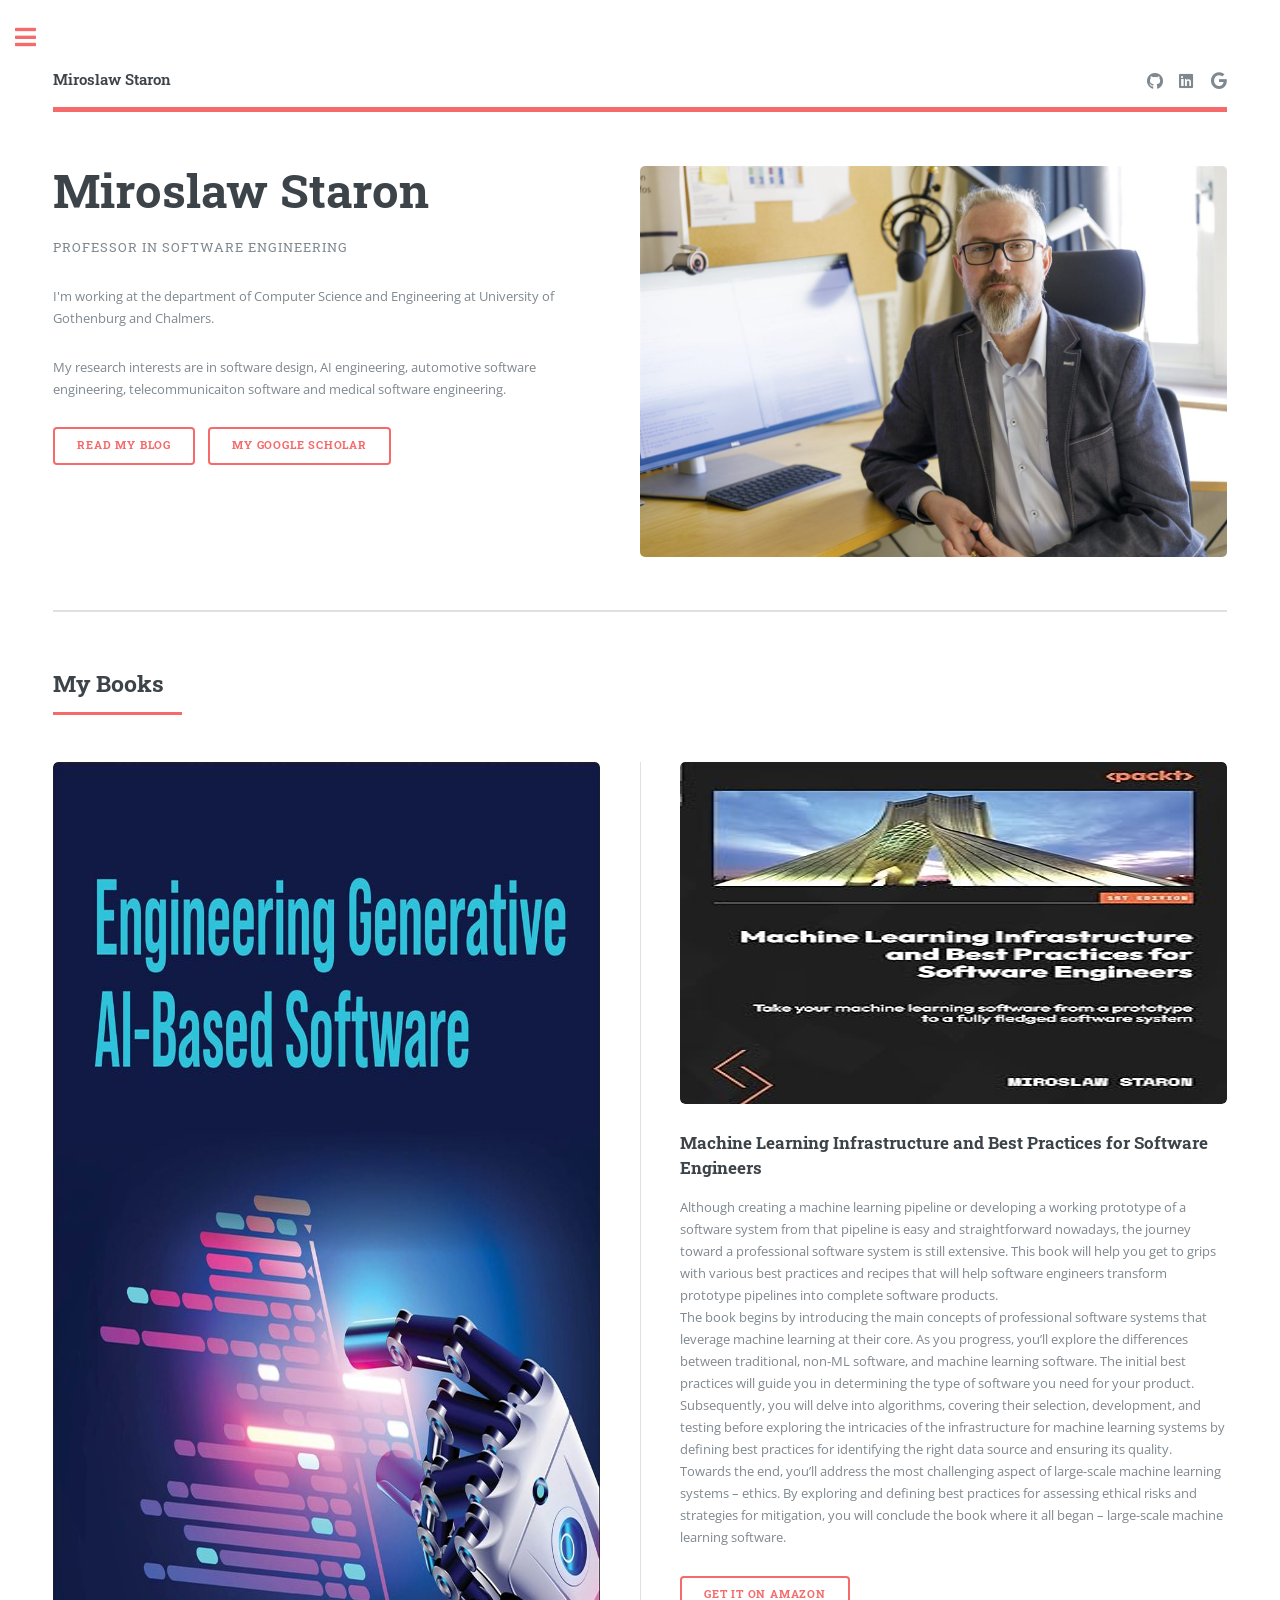
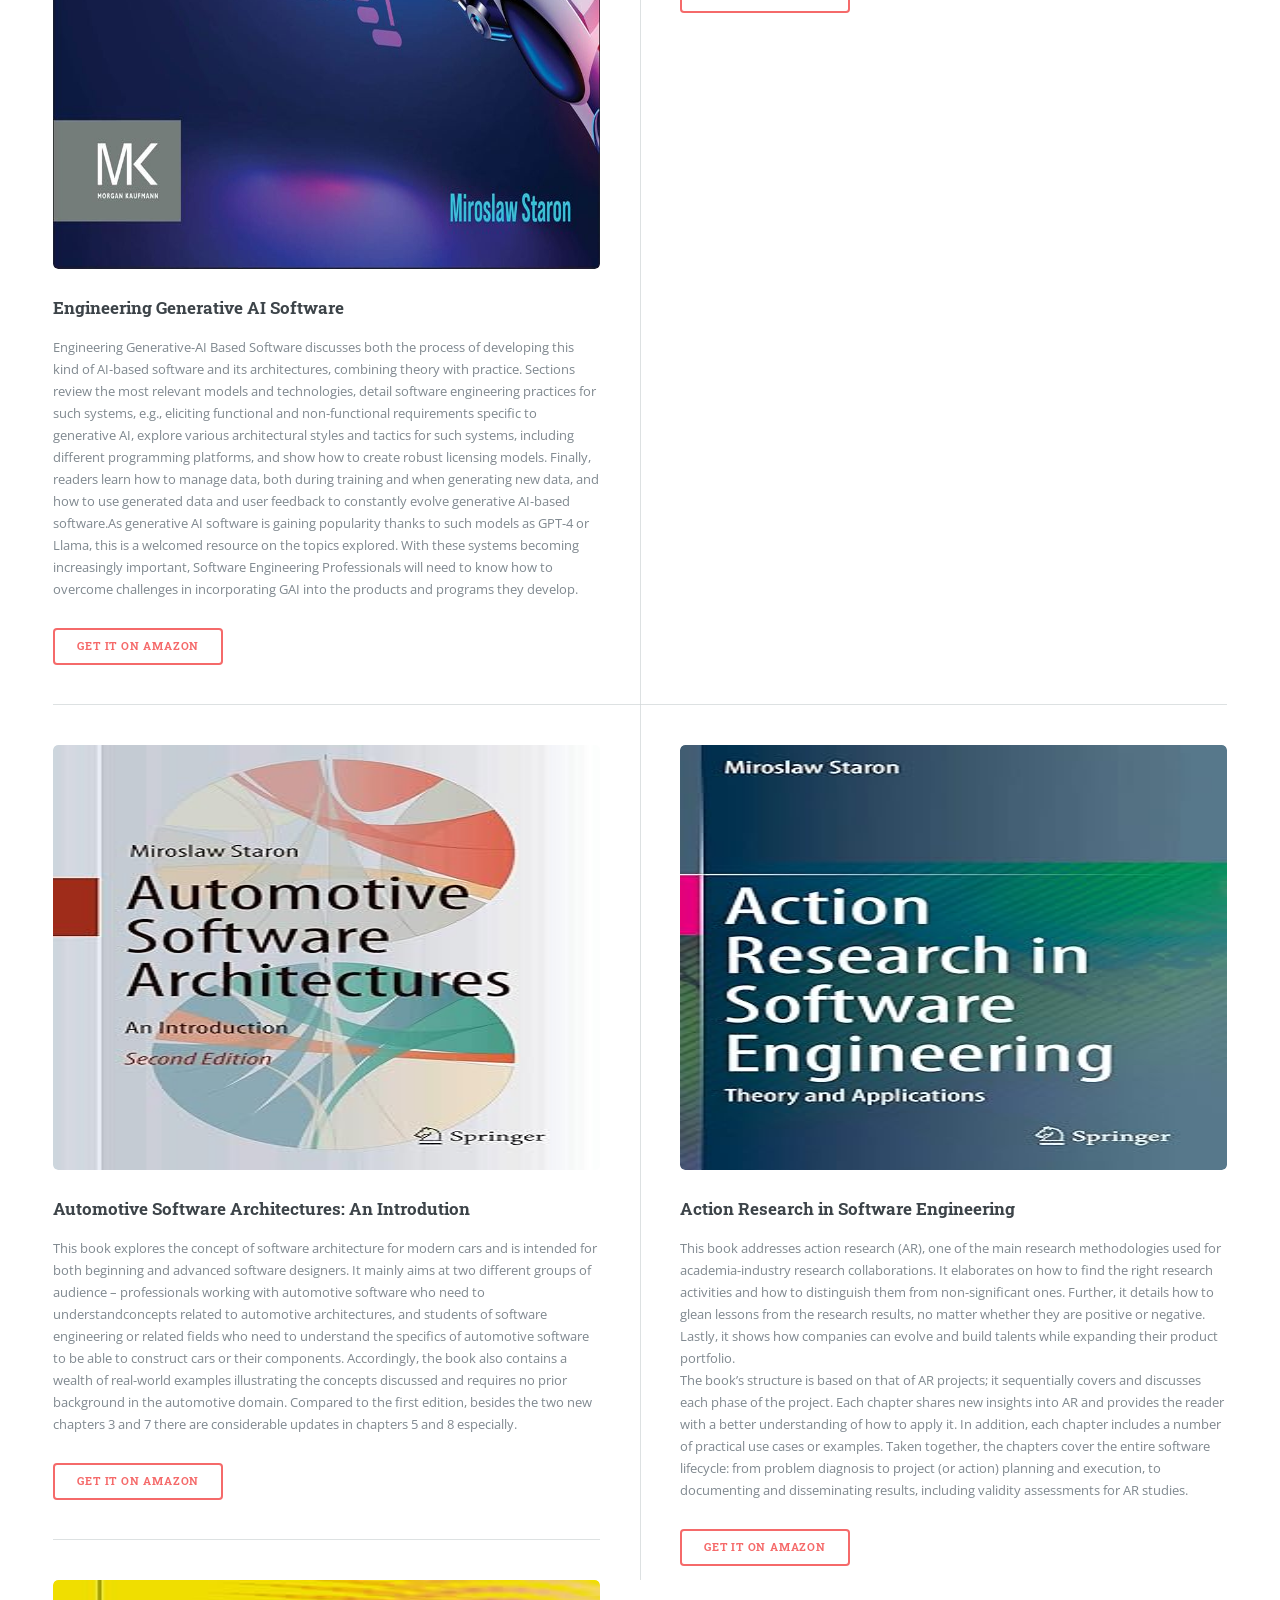
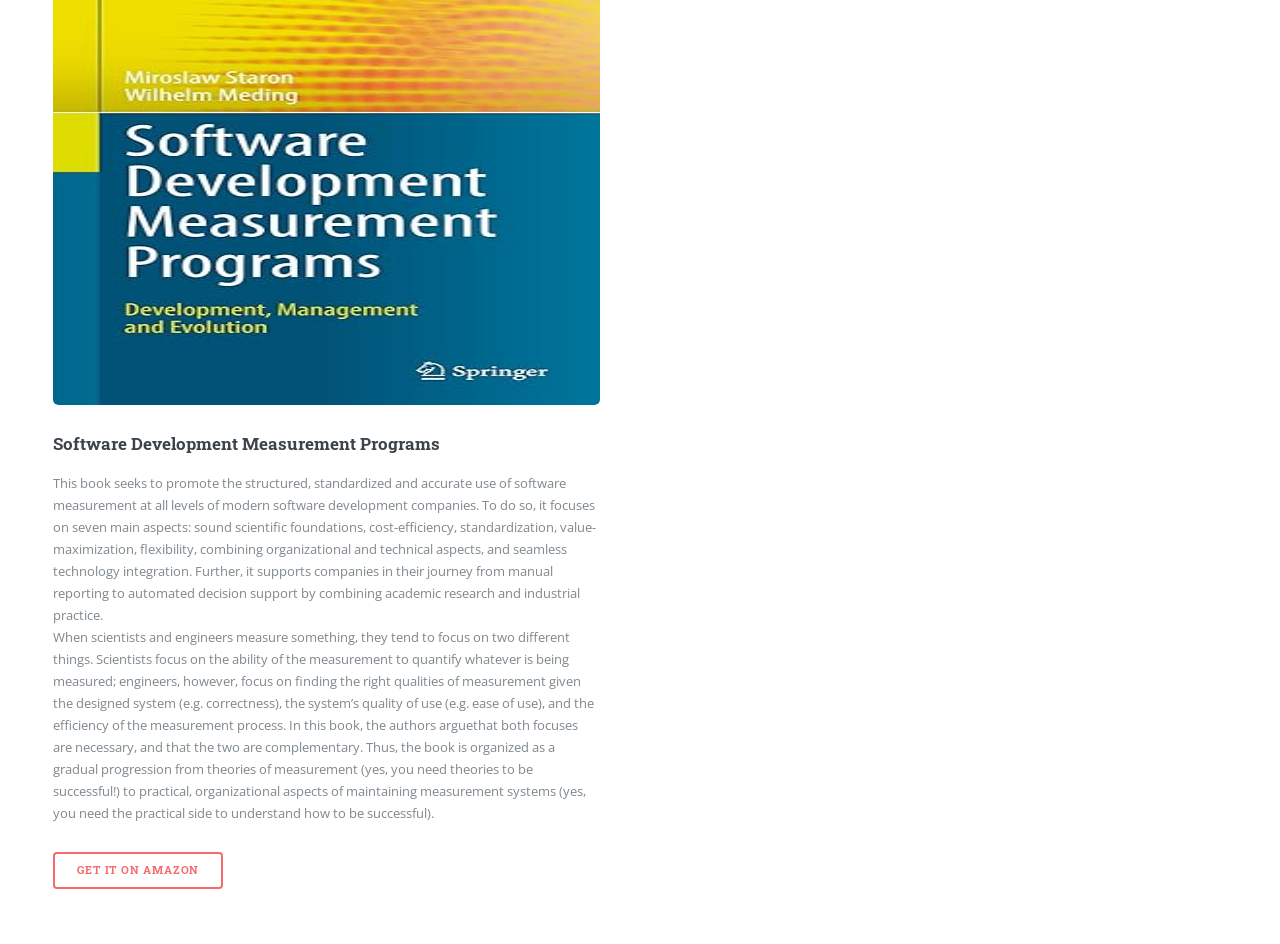
==== commit 8a586fb4: "Optimize homepage image loading" ====
--- a/index.html
+++ b/index.html
@@ -46,7 +46,7 @@
 										</ul>
 									</div>
 									<span class="image object">
-										<img src="images/miroslaw.jpg" alt="Miroslaw's personal image. Sitting at the desk in his office." />
+										<img src="images/miroslaw.jpg" alt="Miroslaw's personal image. Sitting at the desk in his office." width="1200" height="800" fetchpriority="high" decoding="async" />
 									</span>
 								</section>
 
@@ -101,7 +101,7 @@
 									</header>
 									<div class="posts">
 										<article>
-											<a href="#" class="image"><img src="images/book_cover_engineering.jpg" alt="" /></a>
+											<a href="#" class="image"><img src="images/book_cover_engineering.jpg" alt="" width="900" height="1107" loading="lazy" decoding="async" /></a>
 											<h3>Engineering Generative AI Software</h3>
 											<p>Engineering Generative-AI Based Software discusses both the process of developing this kind of AI-based software and its architectures, combining theory with practice. Sections review the most relevant models and technologies, detail software engineering practices for such systems, e.g., eliciting functional and non-functional requirements specific to generative AI, explore various architectural styles and tactics for such systems, including different programming platforms, and show how to create robust licensing models. Finally, readers learn how to manage data, both during training and when generating new data, and how to use generated data and user feedback to constantly evolve generative AI-based software.As generative AI software is gaining popularity thanks to such models as GPT-4 or Llama, this is a welcomed resource on the topics explored. With these systems becoming increasingly important, Software Engineering Professionals will need to know how to overcome challenges in incorporating GAI into the products and programs they develop.</p>
 											<ul class="actions">
@@ -109,7 +109,7 @@
 											</ul>
 										</article>
 										<article>
-											<a href="#" class="image"><img src="images/machine_learning.jpg" alt="" /></a>
+											<a href="#" class="image"><img src="images/machine_learning.jpg" alt="" width="277" height="342" loading="lazy" decoding="async" /></a>
 											<h3>Machine Learning Infrastructure and Best Practices for Software Engineers</h3>
 											<p>Although creating a machine learning pipeline or developing a working prototype of a software system from that pipeline is easy and straightforward nowadays, the journey toward a professional software system is still extensive. This book will help you get to grips with various best practices and recipes that will help software engineers transform prototype pipelines into complete software products. <br />
 												The book begins by introducing the main concepts of professional software systems that leverage machine learning at their core. As you progress, you’ll explore the differences between traditional, non-ML software, and machine learning software. The initial best practices will guide you in determining the type of software you need for your product. Subsequently, you will delve into algorithms, covering their selection, development, and testing before exploring the intricacies of the infrastructure for machine learning systems by defining best practices for identifying the right data source and ensuring its quality. <br />
@@ -119,7 +119,7 @@
 											</ul>
 										</article>
 										<article>
-											<a href="#" class="image"><img src="images/automotive.jpg" alt="" /></a>
+											<a href="#" class="image"><img src="images/automotive.jpg" alt="" width="282" height="425" loading="lazy" decoding="async" /></a>
 											<h3>Automotive Software Architectures: An Introdution</h3>
 											<p>This book explores the concept of software architecture for modern cars and is intended for both beginning and advanced software designers. It mainly aims at two different groups of audience – professionals working with automotive software who need to understandconcepts related to automotive architectures, and students of software engineering or related fields who need to understand the specifics of automotive software to be able to construct cars or their components. Accordingly, the book also contains a wealth of real-world examples illustrating the concepts discussed and requires no prior background in the automotive domain. Compared to the first edition, besides the two new chapters 3 and 7 there are considerable updates in chapters 5 and 8 especially.</p>
 											<ul class="actions">
@@ -127,7 +127,7 @@
 											</ul>
 										</article>
 										<article>
-											<a href="#" class="image"><img src="images/action_research.jpg" alt="" /></a>
+											<a href="#" class="image"><img src="images/action_research.jpg" alt="" width="280" height="425" loading="lazy" decoding="async" /></a>
 											<h3>Action Research in Software Engineering</h3>
 											<p>This book addresses action research (AR), one of the main research methodologies used for academia-industry research collaborations. It elaborates on how to find the right research activities and how to distinguish them from non-significant ones. Further, it details how to glean lessons from the research results, no matter whether they are positive or negative. Lastly, it shows how companies can evolve and build talents while expanding their product portfolio. <br />
 												The book’s structure is based on that of AR projects; it sequentially covers and discusses each phase of the project. Each chapter shares new insights into AR and provides the reader with a better understanding of how to apply it. In addition, each chapter includes a number of practical use cases or examples. Taken together, the chapters cover the entire software lifecycle: from problem diagnosis to project (or action) planning and execution, to documenting and disseminating results, including validity assessments for AR studies.</p>
@@ -136,7 +136,7 @@
 											</ul>
 										</article>
 										<article>
-											<a href="#" class="image"><img src="images/software_development_measurement.jpg" alt="" /></a>
+											<a href="#" class="image"><img src="images/software_development_measurement.jpg" alt="" width="282" height="425" loading="lazy" decoding="async" /></a>
 											<h3>Software Development Measurement Programs</h3>
 											<p>This book seeks to promote the structured, standardized and accurate use of software measurement at all levels of modern software development companies. To do so, it focuses on seven main aspects:  sound scientific foundations, cost-efficiency, standardization, value-maximization, flexibility, combining organizational and technical aspects, and seamless technology integration. Further, it supports companies in their journey from manual reporting to automated decision support by combining academic research and industrial practice. <br />
 												When scientists and engineers measure something, they tend to focus on two different things. Scientists focus on the ability of the measurement to quantify whatever is being measured; engineers, however, focus on finding the right qualities of measurement given the designed system (e.g. correctness), the system’s quality of use (e.g. ease of use), and the efficiency of the measurement process. In this book, the authors arguethat both focuses are necessary, and that the two are complementary. Thus, the book is organized as a gradual progression from theories of measurement (yes, you need theories to be successful!) to practical, organizational aspects of maintaining measurement systems (yes, you need the practical side to understand how to be successful).</p>
@@ -179,6 +179,13 @@
 									<ul>
 										<li><a href="index.html">Homepage</a></li>
 										<li>
+											<span class="opener">Pubs</span>
+											<ul>
+												<li><a href="pubs.html">2025-2026 Publications</a></li>
+												<li><a href="hallucinations.html">Hallucinations</a></li>
+											</ul>
+										</li>
+										<li>
 											<span class="opener">PhD Courses</span>
 											<ul>
 												<li><a href="generic.html">Action Research in Software Engineering</a></li>
@@ -223,7 +230,7 @@
 									<p>Hörselgången 5</p>
 									<p>412 96 Gothenburg, Sweden</p>
 									<ul class="contact">
-										<li class="icon solid fa-envelope"><a href="#">miroslaw_dot_staron_at_gu_dot_se</a></li>
+										<li class="icon solid fa-envelope"><a href="#">miroslaw.staron@gu.se</a></li>
 										<li class="icon solid fa-phone">+46 31 772 1081</li>
 									</ul>
 									<ul class="actions">
@@ -252,4 +259,5 @@
 			<script src="assets/js/main.js"></script>
 
 	</body>
-</html>+</html>
+
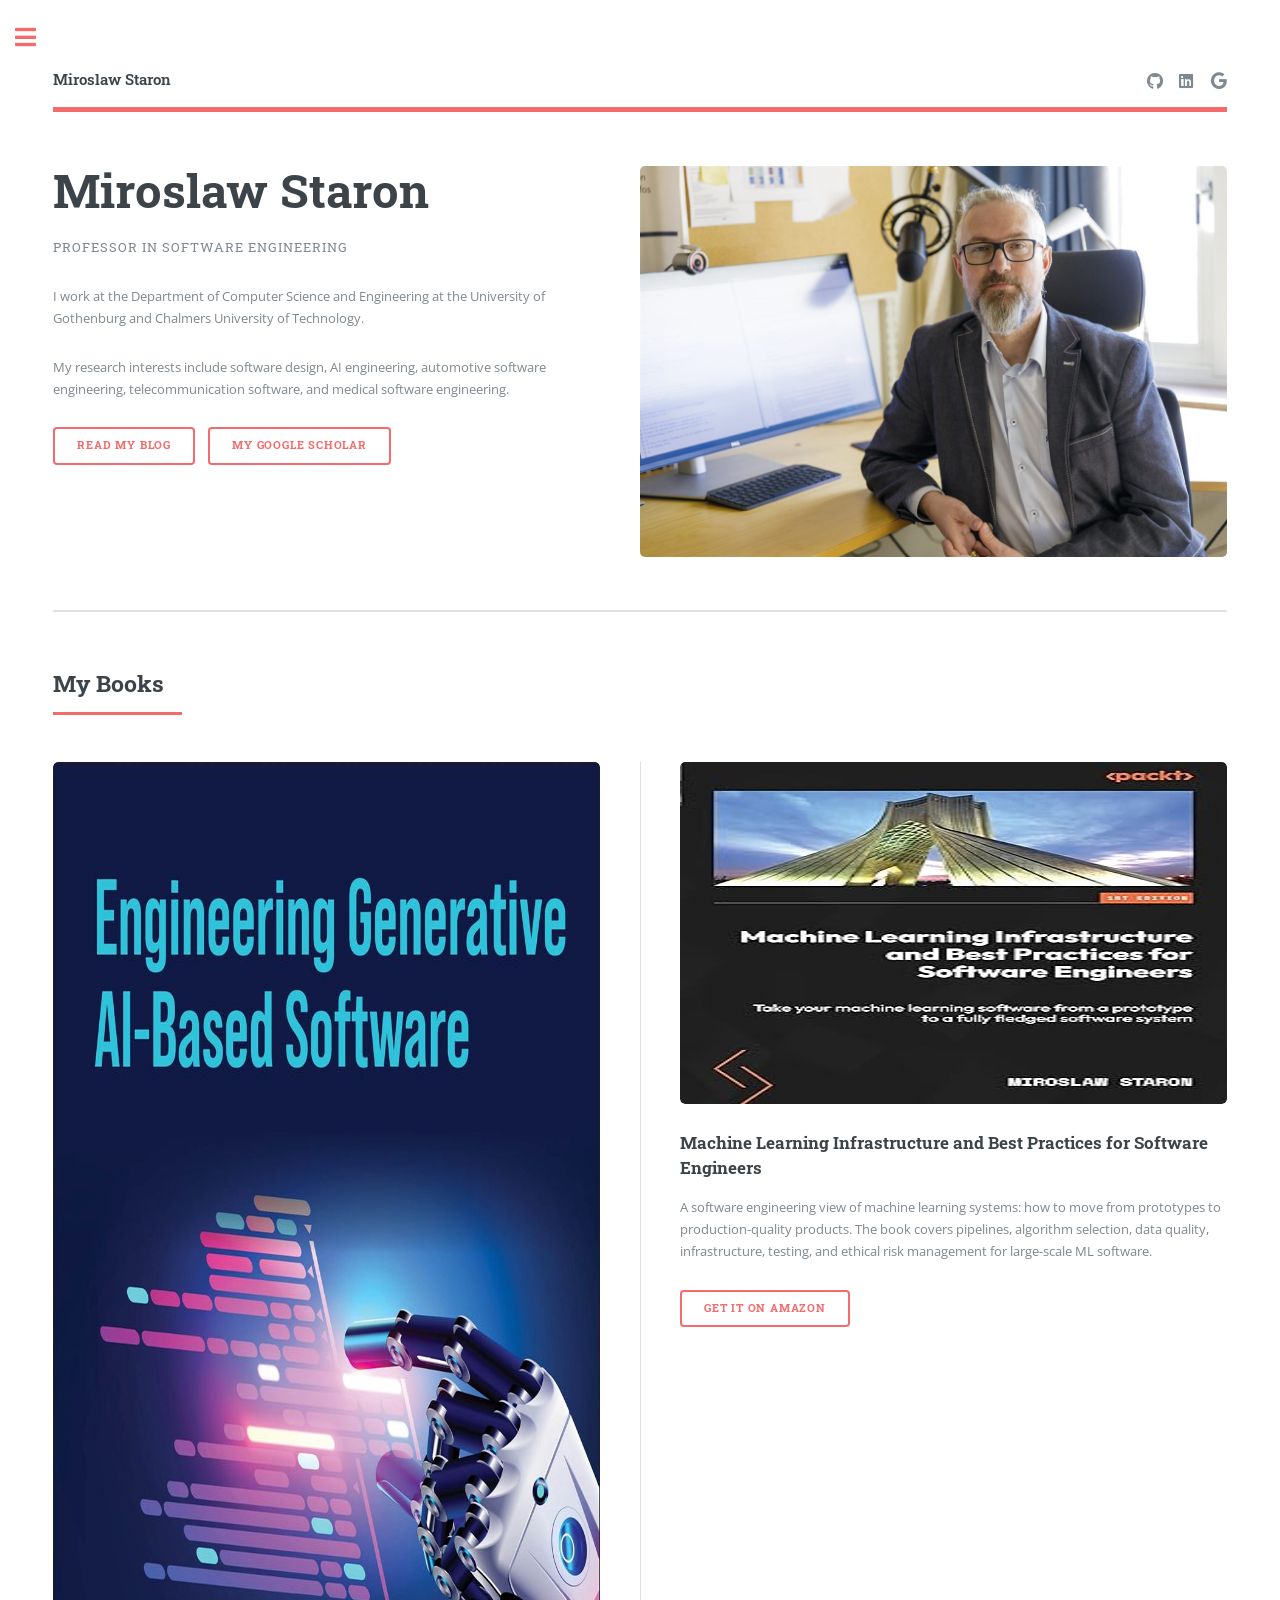
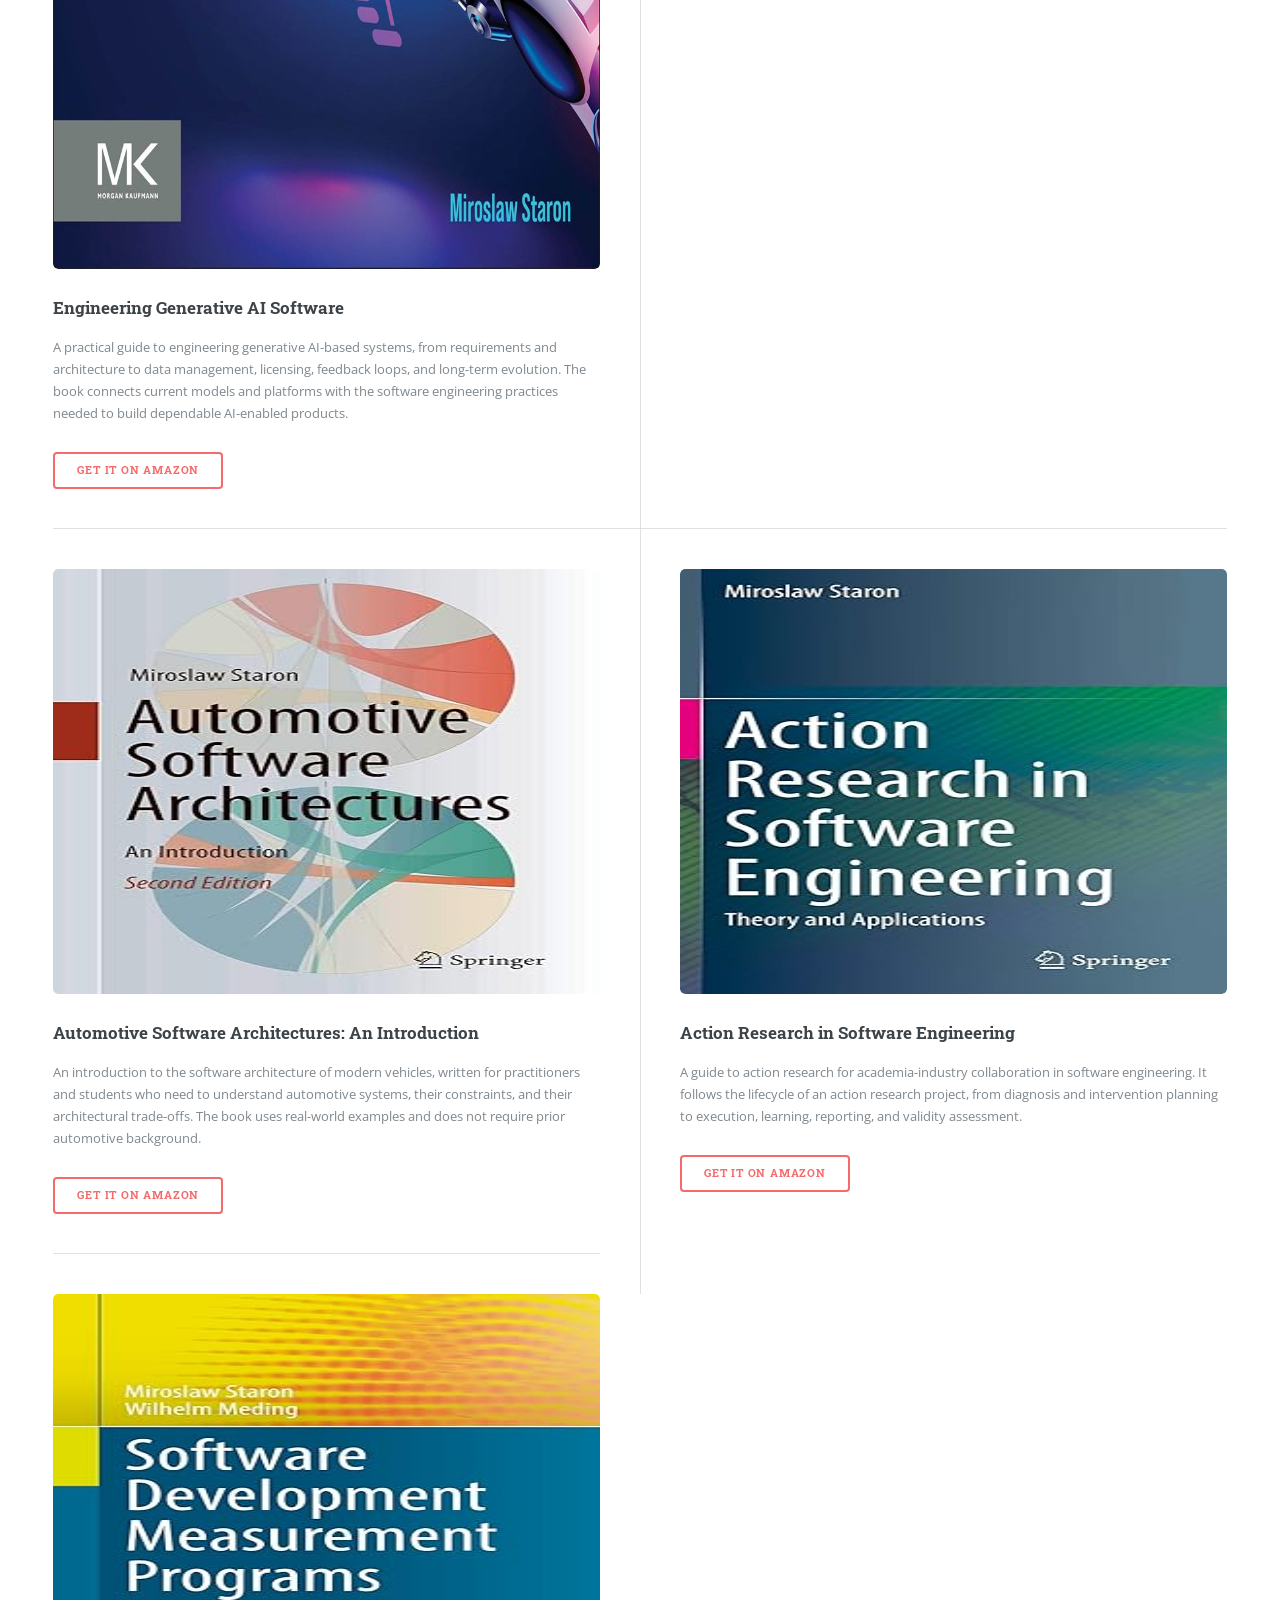
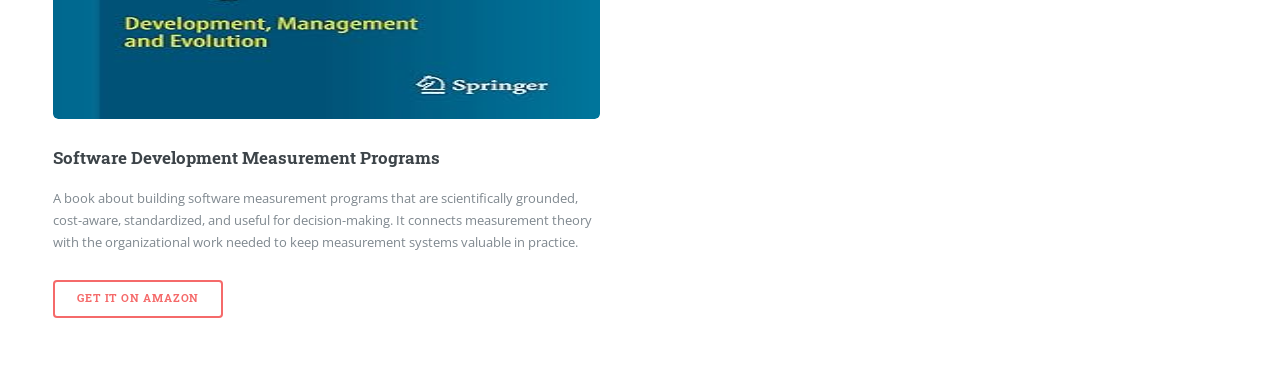
==== commit f4d84b7a: "Clean up website content and metadata" ====
--- a/index.html
+++ b/index.html
@@ -10,6 +10,14 @@
 		<link rel="icon" type="image/jpeg" href="images/prof.jpg" />
 		<meta charset="utf-8" />
 		<meta name="viewport" content="width=device-width, initial-scale=1, user-scalable=no" />
+		<meta name="description" content="Miroslaw Staron, Professor of Software Engineering at University of Gothenburg and Chalmers, working on AI engineering, software architecture, measurement, automotive software, and medical software engineering." />
+		<link rel="canonical" href="https://miroslawstaron.github.io/" />
+		<meta property="og:title" content="Miroslaw Staron" />
+		<meta property="og:description" content="Professor of Software Engineering working on AI engineering, software architecture, measurement, automotive software, and medical software engineering." />
+		<meta property="og:type" content="website" />
+		<meta property="og:url" content="https://miroslawstaron.github.io/" />
+		<meta property="og:image" content="https://miroslawstaron.github.io/images/miroslaw.jpg" />
+		<meta name="twitter:card" content="summary_large_image" />
 		<link rel="stylesheet" href="assets/css/main.css" />
 	</head>
 	<body class="is-preload">
@@ -38,8 +46,8 @@
 											<h1>Miroslaw Staron</h1>
 											<p>Professor in Software Engineering</p>
 										</header>
-										<p>I'm working at the department of Computer Science and Engineering at University of Gothenburg and Chalmers. </p>
-										<p>My research interests are in software design, AI engineering, automotive software engineering, telecommunicaiton software and medical software engineering.</p>
+										<p>I work at the Department of Computer Science and Engineering at the University of Gothenburg and Chalmers University of Technology.</p>
+										<p>My research interests include software design, AI engineering, automotive software engineering, telecommunication software, and medical software engineering.</p>
 										<ul class="actions">
 											<li><a href="https://metrics.blogg.gu.se" class="button big">Read my blog</a></li>
 											<li><a href="https://scholar.google.com/citations?user=oMZ1ucgAAAAJ" class="button big">My Google Scholar</a></li>
@@ -50,50 +58,6 @@
 									</span>
 								</section>
 
-							<!-- Section 
-								<section>
-									<header class="major">
-										<h2>My Books</h2>
-									</header>
-									<div class="features">
-										<article>
-											<span class="icon fa-gem"></span>
-											<div class="content">
-												<h3>Engineering Generative AI Software</h3>
-												<p>...</p>
-											</div>
-										</article>
-										<article>
-											<span class="icon solid fa-paper-plane"></span>
-											<div class="content">
-												<h3>Machine Learning Best Practices</h3>
-												<p>...</p>
-											</div>
-										</article>
-										<article>
-											<span class="icon solid fa-rocket"></span>
-											<div class="content">
-												<h3>Action Research in Software Engineering</h3>
-												<p>...</p>
-											</div>
-										</article>
-										<article>
-											<span class="icon solid fa-signal"></span>
-											<div class="content">
-												<h3>Software Development Measurement Programs</h3>
-												<p>...</p>
-											</div>
-										</article>
-										<article>
-											<span class="icon solid fa-rocket"></span>
-											<div class="content">
-												<h3>Automotive Software Engineering</h3>
-												<p>...</p>
-											</div>
-										</article>
-									</div>
-								</section>
-							-->
 							<!-- Section -->
 								<section>
 									<header class="major">
@@ -101,59 +65,45 @@
 									</header>
 									<div class="posts">
 										<article>
-											<a href="#" class="image"><img src="images/book_cover_engineering.jpg" alt="" width="900" height="1107" loading="lazy" decoding="async" /></a>
+											<a href="https://www.amazon.com/Engineering-Generative-AI-Based-Software-Miroslaw-ebook/dp/B0DQR3TB8J/" class="image"><img src="images/book_cover_engineering.jpg" alt="Cover of Engineering Generative AI Software" width="900" height="1107" loading="lazy" decoding="async" /></a>
 											<h3>Engineering Generative AI Software</h3>
-											<p>Engineering Generative-AI Based Software discusses both the process of developing this kind of AI-based software and its architectures, combining theory with practice. Sections review the most relevant models and technologies, detail software engineering practices for such systems, e.g., eliciting functional and non-functional requirements specific to generative AI, explore various architectural styles and tactics for such systems, including different programming platforms, and show how to create robust licensing models. Finally, readers learn how to manage data, both during training and when generating new data, and how to use generated data and user feedback to constantly evolve generative AI-based software.As generative AI software is gaining popularity thanks to such models as GPT-4 or Llama, this is a welcomed resource on the topics explored. With these systems becoming increasingly important, Software Engineering Professionals will need to know how to overcome challenges in incorporating GAI into the products and programs they develop.</p>
+											<p>A practical guide to engineering generative AI-based systems, from requirements and architecture to data management, licensing, feedback loops, and long-term evolution. The book connects current models and platforms with the software engineering practices needed to build dependable AI-enabled products.</p>
 											<ul class="actions">
-												<li><a href="https://www.amazon.com/Engineering-Generative-AI-Based-Software-Miroslaw-ebook/dp/B0DQR3TB8J/ref=sr_1_5?crid=L3P5N4JZDYN7&dib=eyJ2IjoiMSJ9.VDIIvsH06JEQg8fdTJ1UZzUbW1aZXPq81RV-UygF8fjmY7O-oMitQuexFKSju-FASCOm5coQtwRdRTz8PfEP2VMrLQYjP5tz_Rvk9qoGXTspArKO7mEn9hogYZ52-uyTnouLW-44BTeMP5uV3JSC7A.LJptZnbR4k6g1tO0qEfknUU2sKeYSxkMGRE_-HhDnoI&dib_tag=se&keywords=miroslaw+staron&qid=1771353713&sprefix=miroslaw+staron%2Caps%2C304&sr=8-5" class="button">Get it on Amazon</a></li>
+												<li><a href="https://www.amazon.com/Engineering-Generative-AI-Based-Software-Miroslaw-ebook/dp/B0DQR3TB8J/" class="button">Get it on Amazon</a></li>
 											</ul>
 										</article>
 										<article>
-											<a href="#" class="image"><img src="images/machine_learning.jpg" alt="" width="277" height="342" loading="lazy" decoding="async" /></a>
+											<a href="https://www.amazon.com/Learning-Infrastructure-Practices-Software-Engineers-ebook/dp/B0CQG9K99S/" class="image"><img src="images/machine_learning.jpg" alt="Cover of Machine Learning Infrastructure and Best Practices for Software Engineers" width="277" height="342" loading="lazy" decoding="async" /></a>
 											<h3>Machine Learning Infrastructure and Best Practices for Software Engineers</h3>
-											<p>Although creating a machine learning pipeline or developing a working prototype of a software system from that pipeline is easy and straightforward nowadays, the journey toward a professional software system is still extensive. This book will help you get to grips with various best practices and recipes that will help software engineers transform prototype pipelines into complete software products. <br />
-												The book begins by introducing the main concepts of professional software systems that leverage machine learning at their core. As you progress, you’ll explore the differences between traditional, non-ML software, and machine learning software. The initial best practices will guide you in determining the type of software you need for your product. Subsequently, you will delve into algorithms, covering their selection, development, and testing before exploring the intricacies of the infrastructure for machine learning systems by defining best practices for identifying the right data source and ensuring its quality. <br />
-												Towards the end, you’ll address the most challenging aspect of large-scale machine learning systems – ethics. By exploring and defining best practices for assessing ethical risks and strategies for mitigation, you will conclude the book where it all began – large-scale machine learning software.</p>
+											<p>A software engineering view of machine learning systems: how to move from prototypes to production-quality products. The book covers pipelines, algorithm selection, data quality, infrastructure, testing, and ethical risk management for large-scale ML software.</p>
 											<ul class="actions">
-												<li><a href="https://www.amazon.com/Learning-Infrastructure-Practices-Software-Engineers-ebook/dp/B0CQG9K99S/ref=sr_1_4?crid=L3P5N4JZDYN7&dib=eyJ2IjoiMSJ9.VDIIvsH06JEQg8fdTJ1UZzUbW1aZXPq81RV-UygF8fjmY7O-oMitQuexFKSju-FASCOm5coQtwRdRTz8PfEP2VMrLQYjP5tz_Rvk9qoGXTspArKO7mEn9hogYZ52-uyTnouLW-44BTeMP5uV3JSC7A.LJptZnbR4k6g1tO0qEfknUU2sKeYSxkMGRE_-HhDnoI&dib_tag=se&keywords=miroslaw+staron&qid=1771353713&sprefix=miroslaw+staron%2Caps%2C304&sr=8-4" class="button">Get it on Amazon</a></li>
+												<li><a href="https://www.amazon.com/Learning-Infrastructure-Practices-Software-Engineers-ebook/dp/B0CQG9K99S/" class="button">Get it on Amazon</a></li>
 											</ul>
 										</article>
 										<article>
-											<a href="#" class="image"><img src="images/automotive.jpg" alt="" width="282" height="425" loading="lazy" decoding="async" /></a>
-											<h3>Automotive Software Architectures: An Introdution</h3>
-											<p>This book explores the concept of software architecture for modern cars and is intended for both beginning and advanced software designers. It mainly aims at two different groups of audience – professionals working with automotive software who need to understandconcepts related to automotive architectures, and students of software engineering or related fields who need to understand the specifics of automotive software to be able to construct cars or their components. Accordingly, the book also contains a wealth of real-world examples illustrating the concepts discussed and requires no prior background in the automotive domain. Compared to the first edition, besides the two new chapters 3 and 7 there are considerable updates in chapters 5 and 8 especially.</p>
+											<a href="https://www.amazon.com/Automotive-Software-Architectures-Miroslaw-Staron-ebook/dp/B08Y7KBY6B/" class="image"><img src="images/automotive.jpg" alt="Cover of Automotive Software Architectures" width="282" height="425" loading="lazy" decoding="async" /></a>
+											<h3>Automotive Software Architectures: An Introduction</h3>
+											<p>An introduction to the software architecture of modern vehicles, written for practitioners and students who need to understand automotive systems, their constraints, and their architectural trade-offs. The book uses real-world examples and does not require prior automotive background.</p>
 											<ul class="actions">
-												<li><a href="https://www.amazon.com/Automotive-Software-Architectures-Miroslaw-Staron-ebook/dp/B08Y7KBY6B/ref=sr_1_1?crid=L3P5N4JZDYN7&dib=eyJ2IjoiMSJ9.VDIIvsH06JEQg8fdTJ1UZzUbW1aZXPq81RV-UygF8fjmY7O-oMitQuexFKSju-FASCOm5coQtwRdRTz8PfEP2VMrLQYjP5tz_Rvk9qoGXTspArKO7mEn9hogYZ52-uyTnouLW-44BTeMP5uV3JSC7A.LJptZnbR4k6g1tO0qEfknUU2sKeYSxkMGRE_-HhDnoI&dib_tag=se&keywords=miroslaw+staron&qid=1771353713&sprefix=miroslaw+staron%2Caps%2C304&sr=8-1" class="button">Get it on Amazon</a></li>
+												<li><a href="https://www.amazon.com/Automotive-Software-Architectures-Miroslaw-Staron-ebook/dp/B08Y7KBY6B/" class="button">Get it on Amazon</a></li>
 											</ul>
 										</article>
 										<article>
-											<a href="#" class="image"><img src="images/action_research.jpg" alt="" width="280" height="425" loading="lazy" decoding="async" /></a>
+											<a href="https://www.amazon.com/Action-Research-Software-Engineering-Applications/dp/3030326128/" class="image"><img src="images/action_research.jpg" alt="Cover of Action Research in Software Engineering" width="280" height="425" loading="lazy" decoding="async" /></a>
 											<h3>Action Research in Software Engineering</h3>
-											<p>This book addresses action research (AR), one of the main research methodologies used for academia-industry research collaborations. It elaborates on how to find the right research activities and how to distinguish them from non-significant ones. Further, it details how to glean lessons from the research results, no matter whether they are positive or negative. Lastly, it shows how companies can evolve and build talents while expanding their product portfolio. <br />
-												The book’s structure is based on that of AR projects; it sequentially covers and discusses each phase of the project. Each chapter shares new insights into AR and provides the reader with a better understanding of how to apply it. In addition, each chapter includes a number of practical use cases or examples. Taken together, the chapters cover the entire software lifecycle: from problem diagnosis to project (or action) planning and execution, to documenting and disseminating results, including validity assessments for AR studies.</p>
+											<p>A guide to action research for academia-industry collaboration in software engineering. It follows the lifecycle of an action research project, from diagnosis and intervention planning to execution, learning, reporting, and validity assessment.</p>
 											<ul class="actions">
-												<li><a href="https://www.amazon.com/Action-Research-Software-Engineering-Applications/dp/3030326128/ref=sr_1_2?crid=L3P5N4JZDYN7&dib=eyJ2IjoiMSJ9.VDIIvsH06JEQg8fdTJ1UZzUbW1aZXPq81RV-UygF8fjmY7O-oMitQuexFKSju-FASCOm5coQtwRdRTz8PfEP2VMrLQYjP5tz_Rvk9qoGXTspArKO7mEn9hogYZ52-uyTnouLW-44BTeMP5uV3JSC7A.LJptZnbR4k6g1tO0qEfknUU2sKeYSxkMGRE_-HhDnoI&dib_tag=se&keywords=miroslaw+staron&qid=1771353713&sprefix=miroslaw+staron%2Caps%2C304&sr=8-2" class="button">Get it on Amazon</a></li>
+												<li><a href="https://www.amazon.com/Action-Research-Software-Engineering-Applications/dp/3030326128/" class="button">Get it on Amazon</a></li>
 											</ul>
 										</article>
 										<article>
-											<a href="#" class="image"><img src="images/software_development_measurement.jpg" alt="" width="282" height="425" loading="lazy" decoding="async" /></a>
+											<a href="https://www.amazon.com/Software-Development-Measurement-Programs-Management-ebook/dp/B07FLJXW7J/" class="image"><img src="images/software_development_measurement.jpg" alt="Cover of Software Development Measurement Programs" width="282" height="425" loading="lazy" decoding="async" /></a>
 											<h3>Software Development Measurement Programs</h3>
-											<p>This book seeks to promote the structured, standardized and accurate use of software measurement at all levels of modern software development companies. To do so, it focuses on seven main aspects:  sound scientific foundations, cost-efficiency, standardization, value-maximization, flexibility, combining organizational and technical aspects, and seamless technology integration. Further, it supports companies in their journey from manual reporting to automated decision support by combining academic research and industrial practice. <br />
-												When scientists and engineers measure something, they tend to focus on two different things. Scientists focus on the ability of the measurement to quantify whatever is being measured; engineers, however, focus on finding the right qualities of measurement given the designed system (e.g. correctness), the system’s quality of use (e.g. ease of use), and the efficiency of the measurement process. In this book, the authors arguethat both focuses are necessary, and that the two are complementary. Thus, the book is organized as a gradual progression from theories of measurement (yes, you need theories to be successful!) to practical, organizational aspects of maintaining measurement systems (yes, you need the practical side to understand how to be successful).</p>
+											<p>A book about building software measurement programs that are scientifically grounded, cost-aware, standardized, and useful for decision-making. It connects measurement theory with the organizational work needed to keep measurement systems valuable in practice.</p>
 											<ul class="actions">
-												<li><a href="https://www.amazon.com/Software-Development-Measurement-Programs-Management-ebook/dp/B07FLJXW7J/ref=sr_1_6?crid=L3P5N4JZDYN7&dib=eyJ2IjoiMSJ9.VDIIvsH06JEQg8fdTJ1UZzUbW1aZXPq81RV-UygF8fjmY7O-oMitQuexFKSju-FASCOm5coQtwRdRTz8PfEP2VMrLQYjP5tz_Rvk9qoGXTspArKO7mEn9hogYZ52-uyTnouLW-44BTeMP5uV3JSC7A.LJptZnbR4k6g1tO0qEfknUU2sKeYSxkMGRE_-HhDnoI&dib_tag=se&keywords=miroslaw+staron&qid=1771353713&sprefix=miroslaw+staron%2Caps%2C304&sr=8-6" class="button">Get it on Amazon</a></li>
+												<li><a href="https://www.amazon.com/Software-Development-Measurement-Programs-Management-ebook/dp/B07FLJXW7J/" class="button">Get it on Amazon</a></li>
 											</ul>
 										</article>
-										<!--
-										<article>
-											<a href="#" class="image"><img src="images/pic06.jpg" alt="" /></a>
-											<h3>Amet varius aliquam</h3>
-											<p>Aenean ornare velit lacus, ac varius enim lorem ullamcorper dolore. Proin aliquam facilisis ante interdum. Sed nulla amet lorem feugiat tempus aliquam.</p>
-											<ul class="actions">
-												<li><a href="#" class="button">More</a></li>
-											</ul>
-										</article>
-									-->
 									</div>
 								</section>
 
@@ -163,13 +113,6 @@
 				<!-- Sidebar -->
 					<div id="sidebar">
 						<div class="inner">
-
-							<!-- Search -->
-								<section id="search" class="alt">
-									<form method="post" action="#">
-										<input type="text" name="query" id="query" placeholder="Search" />
-									</form>
-								</section>
 
 							<!-- Menu -->
 								<nav id="menu">
@@ -198,30 +141,6 @@
 								</nav>
 
 							<!-- Section -->
-							 <!--
-								<section>
-										<h2>Ante interdum</h2>
-									</header>
-									<div class="mini-posts">
-										<article>
-											<a href="#" class="image"><img src="images/pic07.jpg" alt="" /></a>
-											<p>Aenean ornare velit lacus, ac varius enim lorem ullamcorper dolore aliquam.</p>
-										</article>
-										<article>
-											<a href="#" class="image"><img src="images/pic08.jpg" alt="" /></a>
-											<p>Aenean ornare velit lacus, ac varius enim lorem ullamcorper dolore aliquam.</p>
-										</article>
-										<article>
-											<a href="#" class="image"><img src="images/pic09.jpg" alt="" /></a>
-											<p>Aenean ornare velit lacus, ac varius enim lorem ullamcorper dolore aliquam.</p>
-										</article>
-									</div>
-									<ul class="actions">
-										<li><a href="#" class="button">More</a></li>
-									</ul>
-								</section>
-							-->
-							<!-- Section -->
 								<section>
 									<header class="major">
 										<h2>Get in touch</h2>
@@ -230,7 +149,7 @@
 									<p>Hörselgången 5</p>
 									<p>412 96 Gothenburg, Sweden</p>
 									<ul class="contact">
-										<li class="icon solid fa-envelope"><a href="#">miroslaw.staron@gu.se</a></li>
+										<li class="icon solid fa-envelope"><a href="mailto:miroslaw.staron@gu.se">miroslaw.staron@gu.se</a></li>
 										<li class="icon solid fa-phone">+46 31 772 1081</li>
 									</ul>
 									<ul class="actions">
@@ -243,7 +162,7 @@
 
 							<!-- Footer -->
 								<footer id="footer">
-									<p class="copyright">&copy; Miroslaw Staron. All rights reserved. Demo Images: <a href="https://unsplash.com">Unsplash</a>. Design: <a href="https://html5up.net">HTML5 UP</a>.</p>
+									<p class="copyright">&copy; Miroslaw Staron. All rights reserved. Design: <a href="https://html5up.net">HTML5 UP</a>.</p>
 								</footer>
 
 						</div>
@@ -252,11 +171,11 @@
 			</div>
 
 		<!-- Scripts -->
-			<script src="assets/js/jquery.min.js"></script>
-			<script src="assets/js/browser.min.js"></script>
-			<script src="assets/js/breakpoints.min.js"></script>
-			<script src="assets/js/util.js"></script>
-			<script src="assets/js/main.js"></script>
+			<script src="assets/js/jquery.min.js" defer></script>
+			<script src="assets/js/browser.min.js" defer></script>
+			<script src="assets/js/breakpoints.min.js" defer></script>
+			<script src="assets/js/util.js" defer></script>
+			<script src="assets/js/main.js" defer></script>
 
 	</body>
 </html>
